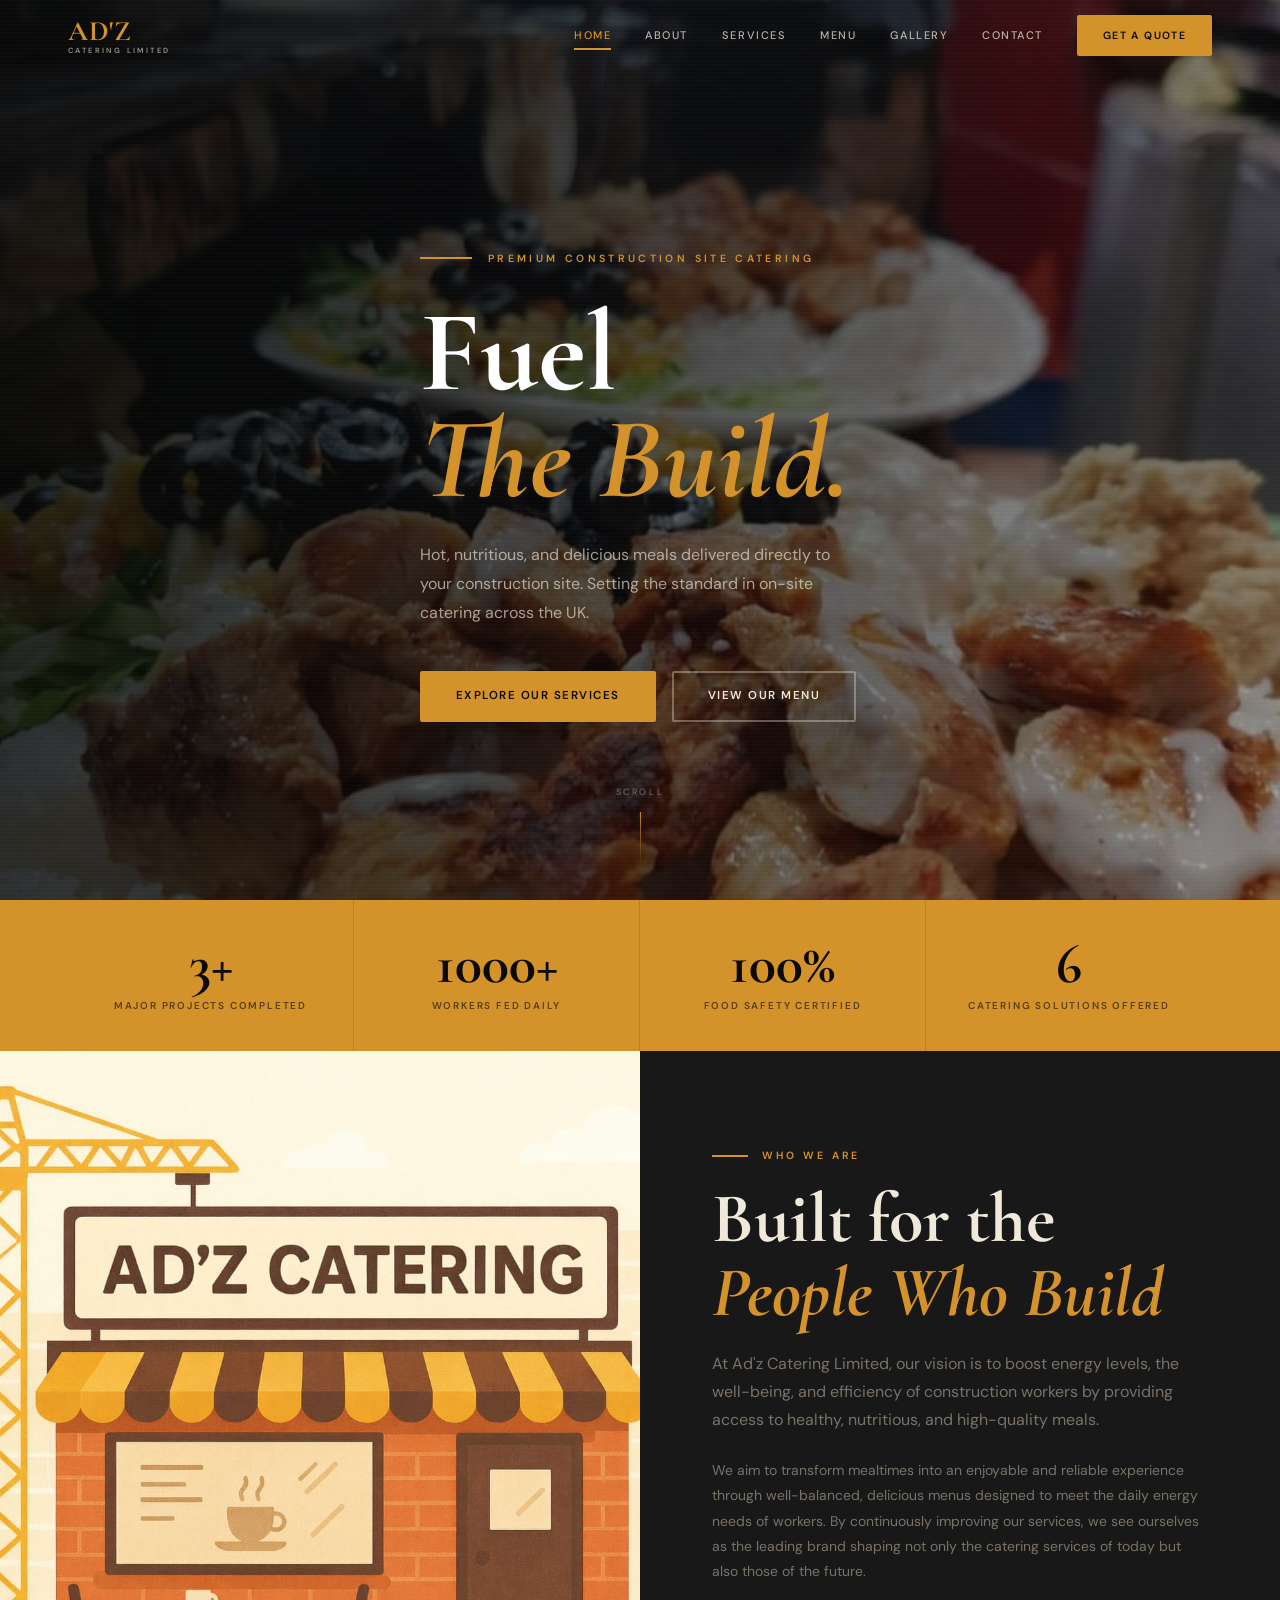
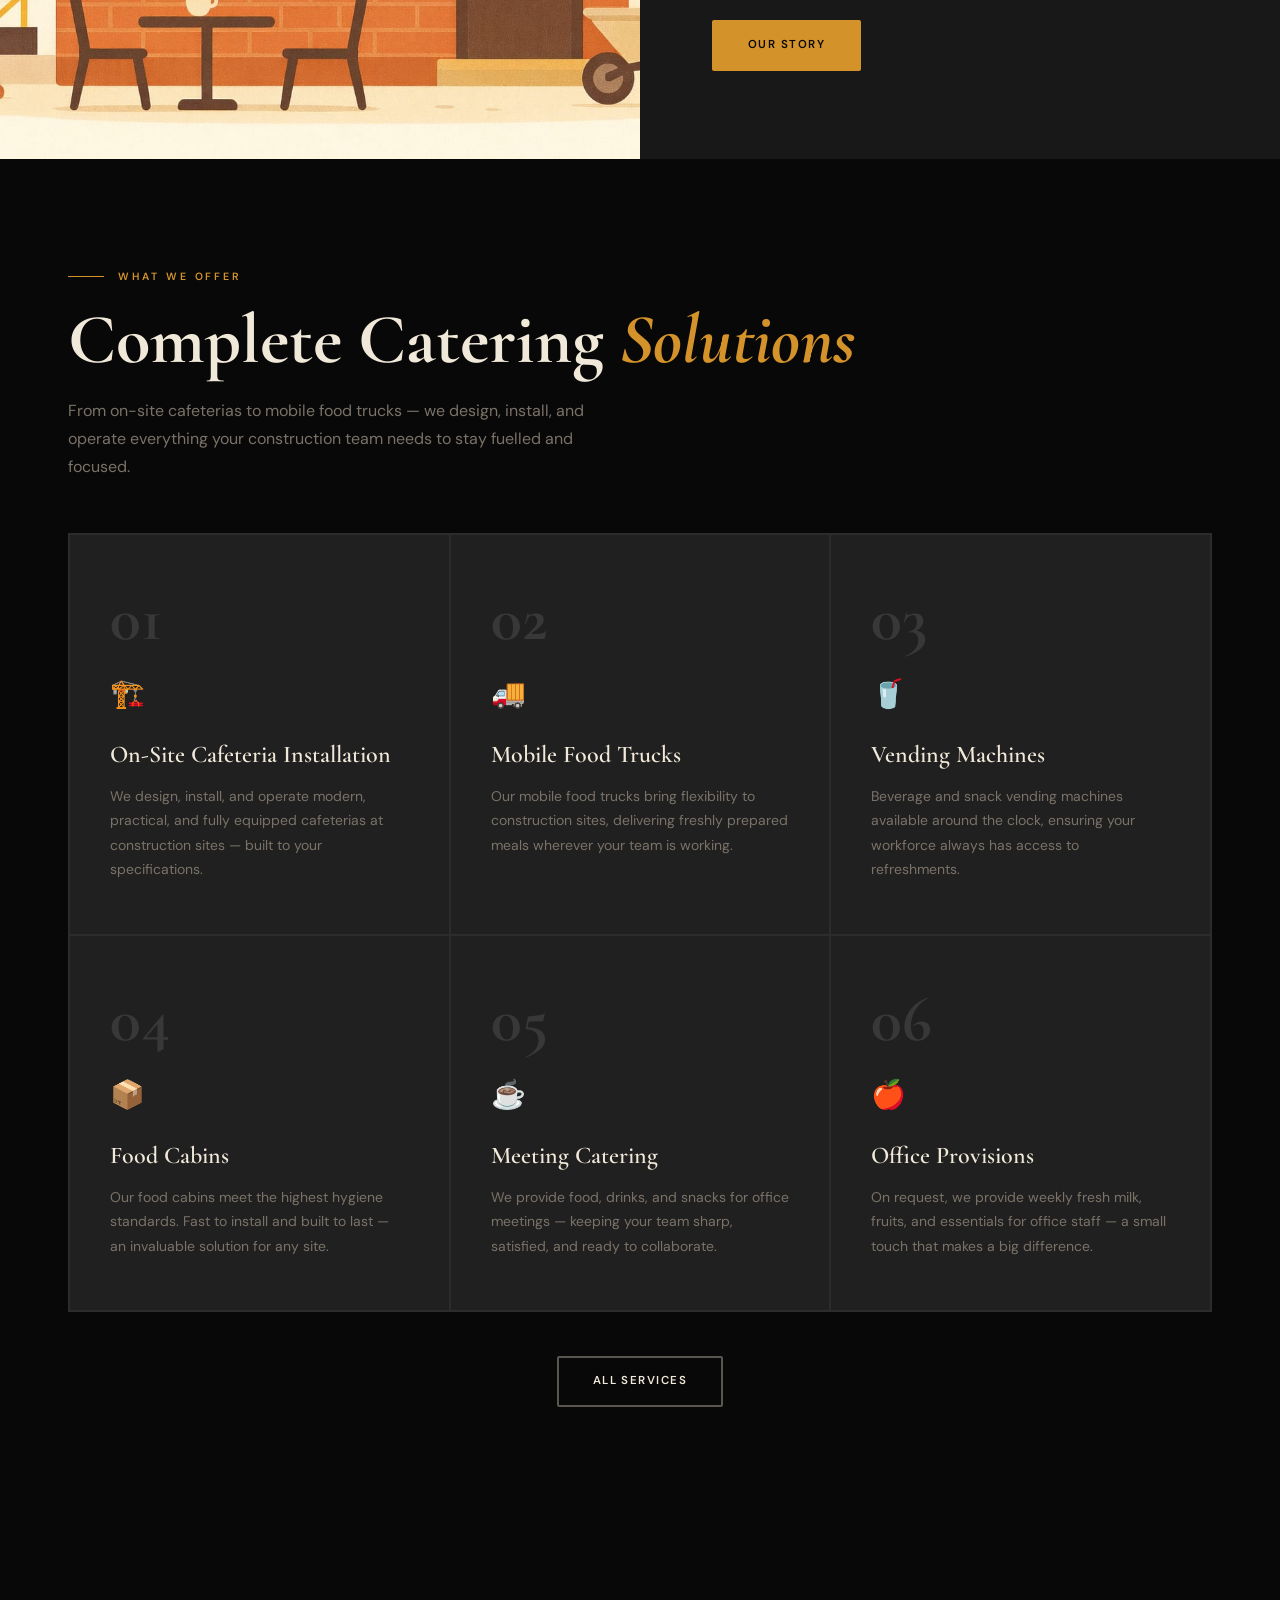
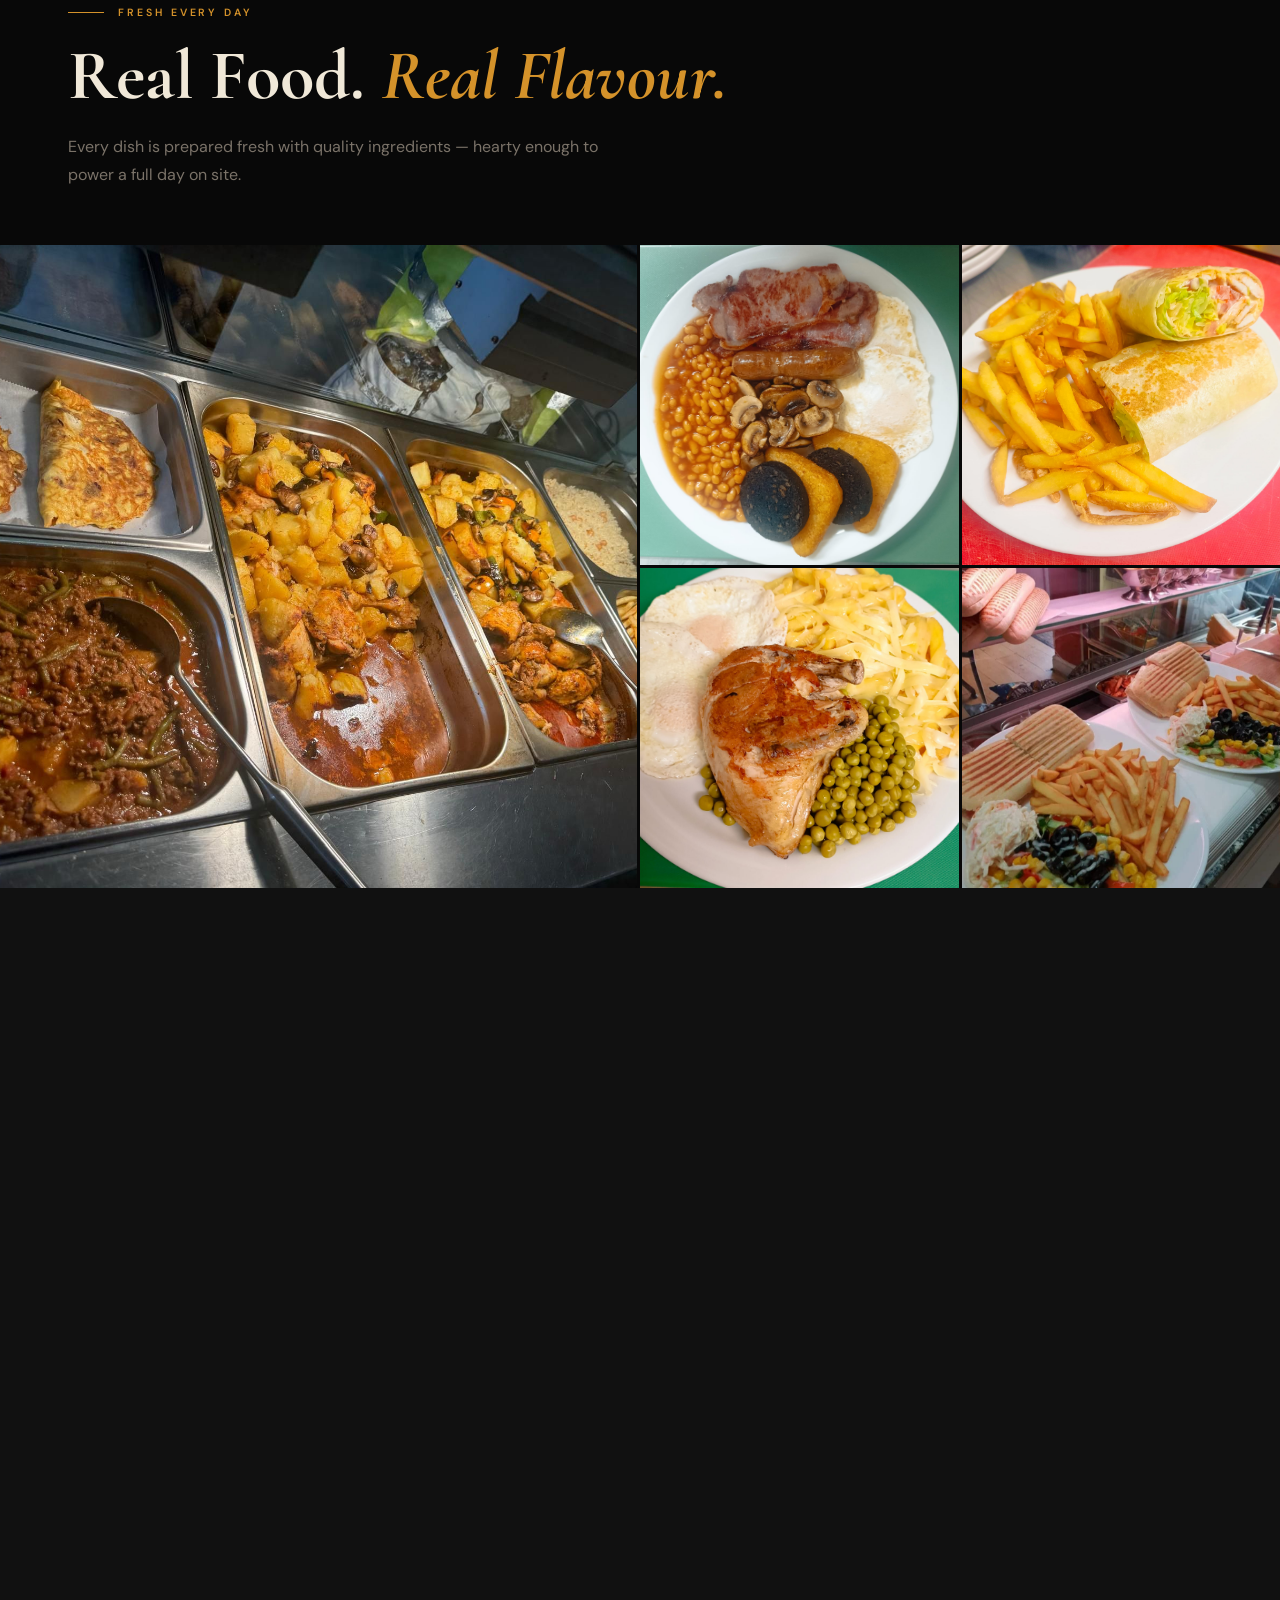
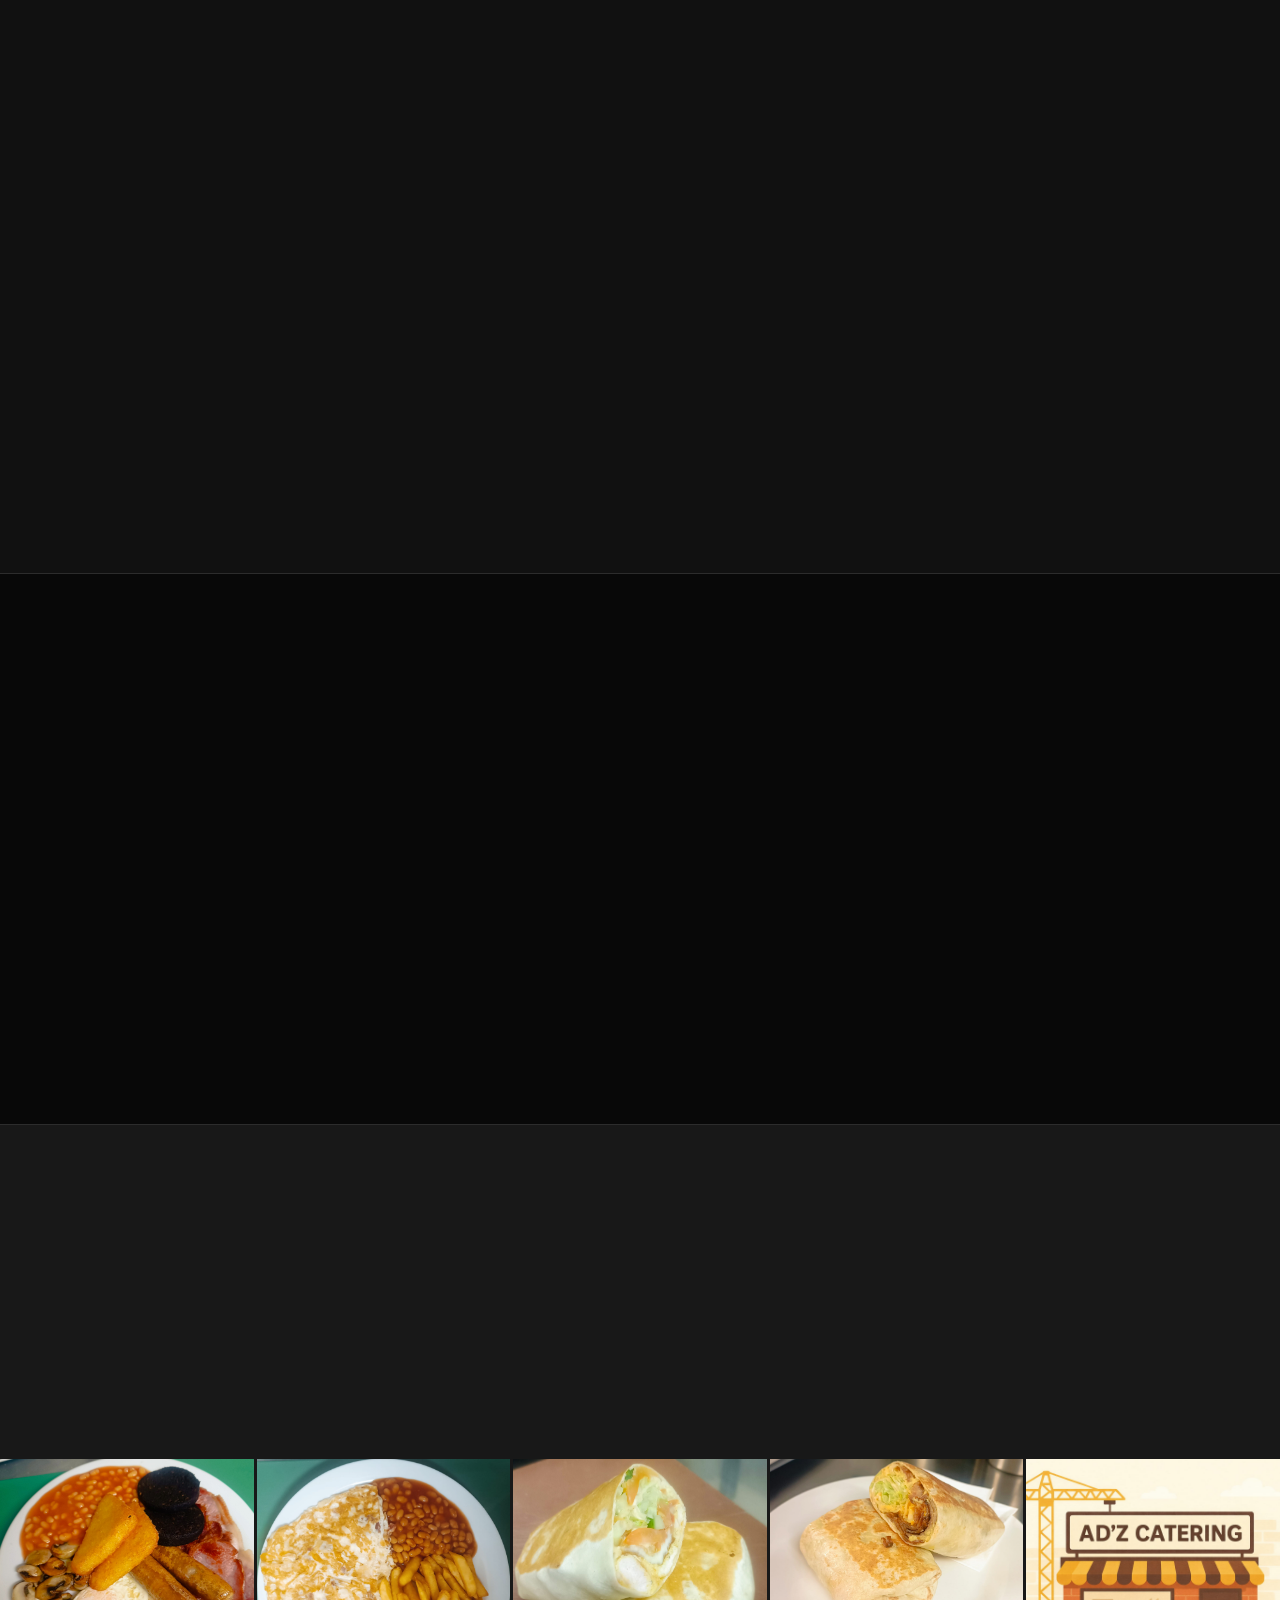
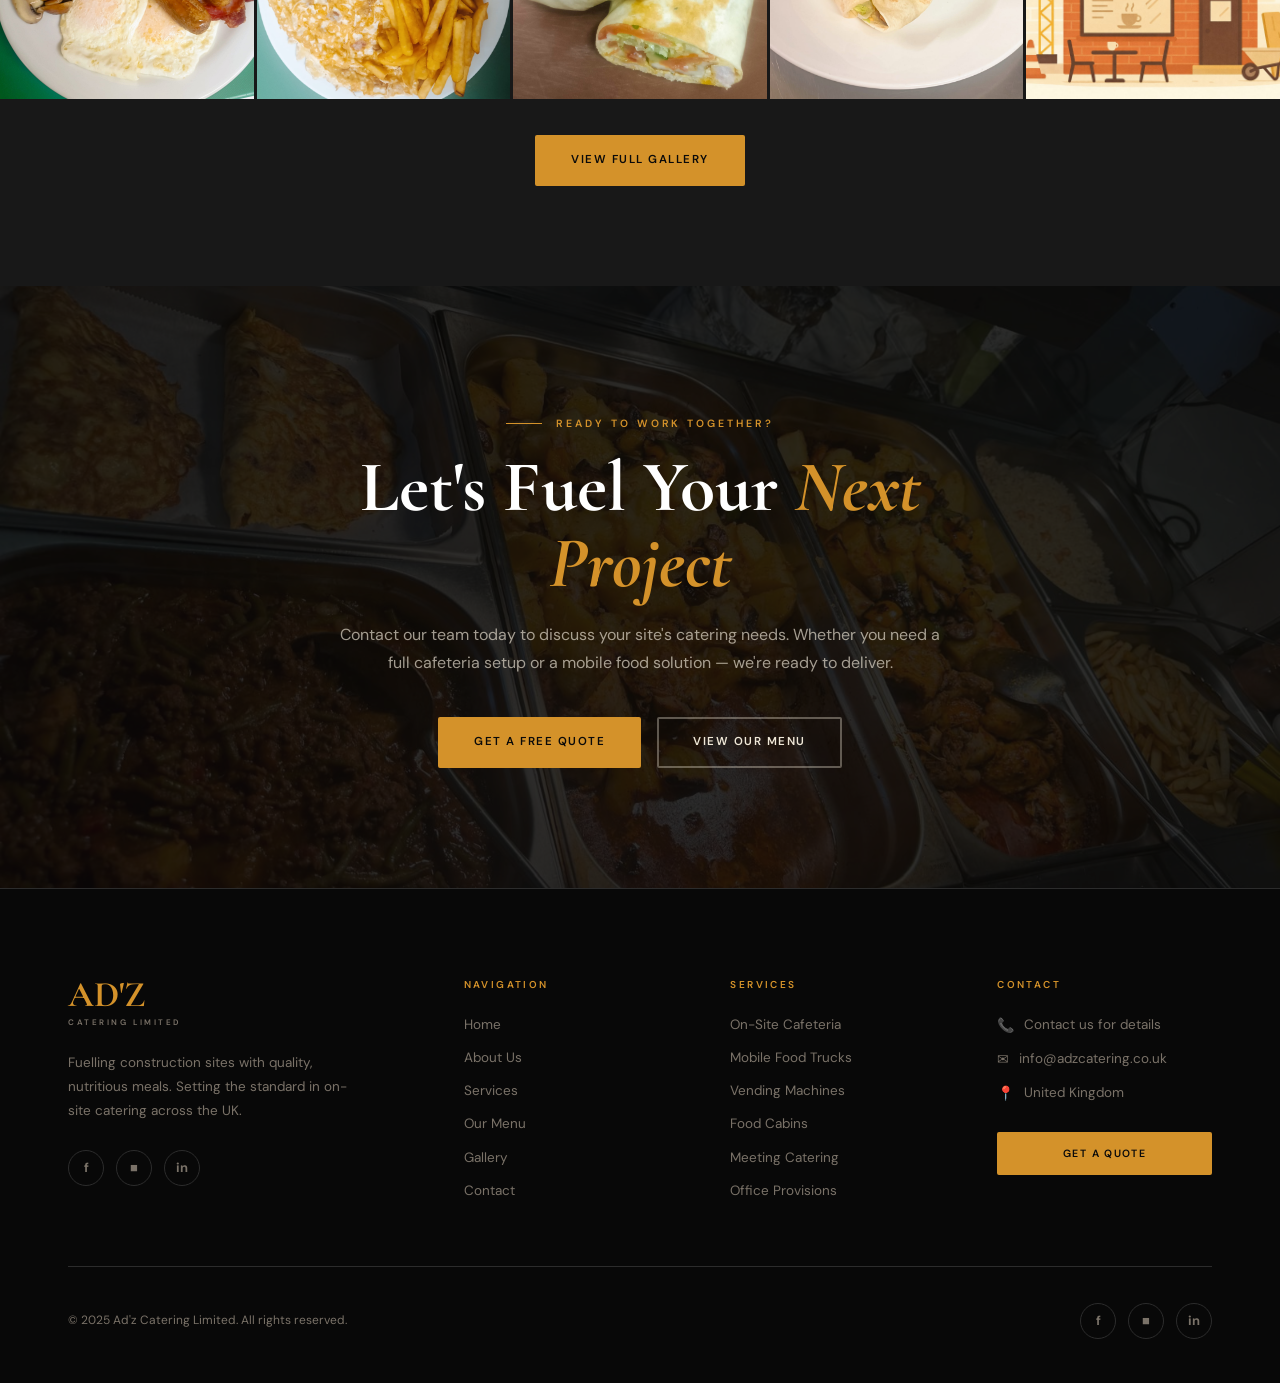
==== index.html @ 1fbdbd25 "Initial launch: Ad'z Catering Limited website Full 6-page static website: - index.html: Home with he" ====
<!DOCTYPE html>
<html lang="en">
<head>
  <meta charset="UTF-8">
  <meta name="viewport" content="width=device-width, initial-scale=1.0">
  <meta name="description" content="Ad'z Catering Limited — Premium on-site catering for construction sites across the UK. Mobile food trucks, cafeteria installation, and nutritious meals built for the build.">
  <meta name="keywords" content="construction site catering, on-site catering UK, mobile food truck, cafeteria installation, site canteen">
  <title>Ad'z Catering Limited — Fuelling Construction Sites Across the UK</title>
  <link rel="stylesheet" href="assets/css/style.css">
  <style>
    /* Home-only extras */
    .about-home { background: var(--surface); }
    .food-section { background: var(--black); padding: 0; }
    .food-section__header { padding: 88px 28px 56px; max-width: var(--max-width); margin: 0 auto; }
    .why-grid {
      display: grid;
      grid-template-columns: repeat(2, 1fr);
      gap: 2px;
      background: var(--border);
      margin-top: 56px;
    }
    .why-item {
      background: var(--card);
      padding: 40px 36px;
      transition: background 0.3s;
    }
    .why-item:hover { background: var(--card-hover); }
    .why-item__num {
      font-family: var(--font-display);
      font-size: 64px;
      font-weight: 700;
      color: var(--amber);
      opacity: 0.25;
      line-height: 1;
      margin-bottom: 16px;
    }
    .why-item__title {
      font-family: var(--font-display);
      font-size: 24px;
      font-weight: 600;
      color: var(--cream);
      margin-bottom: 12px;
    }
    .why-item__text {
      font-size: 14px;
      color: var(--muted);
      line-height: 1.75;
    }
    .logo-showcase {
      background: var(--surface);
      padding: 64px 0;
      text-align: center;
      border-top: 1px solid var(--border);
      border-bottom: 1px solid var(--border);
    }
    .logo-showcase__label {
      font-size: 10px;
      font-weight: 600;
      letter-spacing: 0.3em;
      text-transform: uppercase;
      color: var(--muted);
      margin-bottom: 32px;
    }
    .logo-showcase__img {
      width: 280px;
      margin: 0 auto;
      border-radius: 8px;
      opacity: 0.9;
      transition: opacity 0.3s;
    }
    .logo-showcase__img:hover { opacity: 1; }
  </style>
</head>
<body>

  <!-- NAVIGATION -->
  <nav class="nav" role="navigation" aria-label="Main navigation">
    <div class="nav__inner">
      <a href="index.html" class="nav__logo" aria-label="Ad'z Catering Limited Home">
        <span class="nav__logo-main">AD'Z</span>
        <span class="nav__logo-sub">Catering Limited</span>
      </a>
      <div class="nav__links" role="menubar">
        <a href="index.html"    class="nav__link" role="menuitem">Home</a>
        <a href="about.html"    class="nav__link" role="menuitem">About</a>
        <a href="services.html" class="nav__link" role="menuitem">Services</a>
        <a href="menu.html"     class="nav__link" role="menuitem">Menu</a>
        <a href="gallery.html"  class="nav__link" role="menuitem">Gallery</a>
        <a href="contact.html"  class="nav__link" role="menuitem">Contact</a>
        <a href="contact.html"  class="btn btn-primary nav__cta">Get a Quote</a>
      </div>
      <button class="nav__toggle" aria-label="Toggle navigation menu" aria-expanded="false">
        <span></span><span></span><span></span>
      </button>
    </div>
  </nav>

  <!-- HERO -->
  <section class="hero" aria-label="Hero banner">
    <div class="hero__bg" style="background-image:url('assets/images/img35.jpg');" role="img" aria-label="Freshly prepared grilled chicken with rice"></div>
    <div class="hero__overlay"></div>
    <div class="hero__texture"></div>
    <div class="hero__content">
      <div class="hero__eyebrow">Premium Construction Site Catering</div>
      <h1 class="hero__title">
        Fuel<br>
        <em>The Build.</em>
      </h1>
      <p class="hero__sub">Hot, nutritious, and delicious meals delivered directly to your construction site. Setting the standard in on-site catering across the UK.</p>
      <div class="hero__actions">
        <a href="services.html" class="btn btn-primary">Explore Our Services</a>
        <a href="menu.html"     class="btn btn-outline">View Our Menu</a>
      </div>
    </div>
    <div class="hero__scroll" aria-hidden="true">
      <span class="hero__scroll-label">Scroll</span>
      <div class="scroll-line"></div>
    </div>
  </section>

  <!-- STATS STRIP -->
  <div class="stats-strip" role="region" aria-label="Key statistics">
    <div class="stats-strip__inner container">
      <div class="stat-item">
        <span class="stat-number" data-target="3" data-suffix="+">0+</span>
        <span class="stat-label">Major Projects Completed</span>
      </div>
      <div class="stat-item">
        <span class="stat-number" data-target="1000" data-suffix="+">0+</span>
        <span class="stat-label">Workers Fed Daily</span>
      </div>
      <div class="stat-item">
        <span class="stat-number" data-target="100" data-suffix="%">0%</span>
        <span class="stat-label">Food Safety Certified</span>
      </div>
      <div class="stat-item">
        <span class="stat-number" data-target="6" data-suffix="">0</span>
        <span class="stat-label">Catering Solutions Offered</span>
      </div>
    </div>
  </div>

  <!-- ABOUT INTRO -->
  <section class="split about-home" aria-label="About Ad'z Catering">
    <div class="split__image">
      <img src="assets/images/logo-catering.jpg" alt="Ad'z Catering Limited — Construction site kitchen illustration" loading="lazy">
    </div>
    <div class="split__content">
      <div class="reveal">
        <p class="eyebrow">Who We Are</p>
        <h2 class="display-title">Built for the <em>People Who Build</em></h2>
        <p class="lead" style="margin-bottom:24px;">At Ad'z Catering Limited, our vision is to boost energy levels, the well-being, and efficiency of construction workers by providing access to healthy, nutritious, and high-quality meals.</p>
        <p style="font-size:14px;color:var(--muted);line-height:1.8;margin-bottom:36px;">We aim to transform mealtimes into an enjoyable and reliable experience through well-balanced, delicious menus designed to meet the daily energy needs of workers. By continuously improving our services, we see ourselves as the leading brand shaping not only the catering services of today but also those of the future.</p>
        <a href="about.html" class="btn btn-primary">Our Story</a>
      </div>
    </div>
  </section>

  <!-- SERVICES OVERVIEW -->
  <section class="section section--darker" aria-label="Our services">
    <div class="container">
      <div class="reveal" style="margin-bottom:52px;">
        <p class="eyebrow">What We Offer</p>
        <h2 class="display-title">Complete Catering <em>Solutions</em></h2>
        <p class="lead">From on-site cafeterias to mobile food trucks — we design, install, and operate everything your construction team needs to stay fuelled and focused.</p>
      </div>
      <div class="services-grid reveal reveal-delay-2">
        <div class="service-card">
          <div class="service-card__num">01</div>
          <span class="service-card__icon">🏗️</span>
          <h3 class="service-card__title">On-Site Cafeteria Installation</h3>
          <p class="service-card__text">We design, install, and operate modern, practical, and fully equipped cafeterias at construction sites — built to your specifications.</p>
        </div>
        <div class="service-card">
          <div class="service-card__num">02</div>
          <span class="service-card__icon">🚚</span>
          <h3 class="service-card__title">Mobile Food Trucks</h3>
          <p class="service-card__text">Our mobile food trucks bring flexibility to construction sites, delivering freshly prepared meals wherever your team is working.</p>
        </div>
        <div class="service-card">
          <div class="service-card__num">03</div>
          <span class="service-card__icon">🥤</span>
          <h3 class="service-card__title">Vending Machines</h3>
          <p class="service-card__text">Beverage and snack vending machines available around the clock, ensuring your workforce always has access to refreshments.</p>
        </div>
        <div class="service-card">
          <div class="service-card__num">04</div>
          <span class="service-card__icon">📦</span>
          <h3 class="service-card__title">Food Cabins</h3>
          <p class="service-card__text">Our food cabins meet the highest hygiene standards. Fast to install and built to last — an invaluable solution for any site.</p>
        </div>
        <div class="service-card">
          <div class="service-card__num">05</div>
          <span class="service-card__icon">☕</span>
          <h3 class="service-card__title">Meeting Catering</h3>
          <p class="service-card__text">We provide food, drinks, and snacks for office meetings — keeping your team sharp, satisfied, and ready to collaborate.</p>
        </div>
        <div class="service-card">
          <div class="service-card__num">06</div>
          <span class="service-card__icon">🍎</span>
          <h3 class="service-card__title">Office Provisions</h3>
          <p class="service-card__text">On request, we provide weekly fresh milk, fruits, and essentials for office staff — a small touch that makes a big difference.</p>
        </div>
      </div>
      <div class="reveal" style="margin-top:44px;text-align:center;">
        <a href="services.html" class="btn btn-outline">All Services</a>
      </div>
    </div>
  </section>

  <!-- FOOD PHOTO GRID -->
  <section class="food-section" aria-label="Our food">
    <div class="food-section__header reveal">
      <p class="eyebrow">Fresh Every Day</p>
      <h2 class="display-title">Real Food. <em>Real Flavour.</em></h2>
      <p class="lead">Every dish is prepared fresh with quality ingredients — hearty enough to power a full day on site.</p>
    </div>
    <div class="food-grid reveal reveal-delay-2">
      <div class="food-grid__item food-grid__item--large">
        <img src="assets/images/img05.jpg" alt="Hot food display counter with freshly prepared dishes" loading="lazy">
      </div>
      <div class="food-grid__item">
        <img src="assets/images/img01.jpg" alt="Full English breakfast with beans, bacon, sausages and egg" loading="lazy">
      </div>
      <div class="food-grid__item">
        <img src="assets/images/img10.jpg" alt="Chicken wrap with fries" loading="lazy">
      </div>
      <div class="food-grid__item">
        <img src="assets/images/img12.jpg" alt="Grilled chicken with peas and fries" loading="lazy">
      </div>
      <div class="food-grid__item">
        <img src="assets/images/img22.jpg" alt="Panini with chips and salad served at the counter" loading="lazy">
      </div>
    </div>
  </section>

  <!-- WHY CHOOSE US -->
  <section class="section" aria-label="Why choose Ad'z Catering">
    <div class="container">
      <div class="reveal">
        <p class="eyebrow">Why Us</p>
        <h2 class="display-title">The Difference <em>You Can Taste</em></h2>
        <p class="lead">Five reasons why construction companies across the UK trust Ad'z Catering Limited with their workforce.</p>
      </div>
      <div class="why-grid reveal reveal-delay-2">
        <div class="why-item">
          <div class="why-item__num">01</div>
          <h3 class="why-item__title">Industry Experience</h3>
          <p class="why-item__text">With years of experience in the construction sector, Ad'z Catering Limited understands the specific needs of construction sites and provides solutions that add value to your operations.</p>
        </div>
        <div class="why-item">
          <div class="why-item__num">02</div>
          <h3 class="why-item__title">Quality &amp; Hygiene Assured</h3>
          <p class="why-item__text">Food safety and hygiene are one of our top priorities. All our meals are prepared in compliance with hygiene standards, ensuring safe, fresh, and healthy dining experiences every day.</p>
        </div>
        <div class="why-item">
          <div class="why-item__num">03</div>
          <h3 class="why-item__title">Solution-Oriented Approach</h3>
          <p class="why-item__text">Whether it's a cafeteria, kitchen, food truck, or container, we provide services tailored to your specific requirements. Our flexible and innovative solutions enhance efficiency and convenience.</p>
        </div>
        <div class="why-item">
          <div class="why-item__num">04</div>
          <h3 class="why-item__title">Efficiency &amp; Time Management</h3>
          <p class="why-item__text">We offer fast and reliable services, minimising disruptions to your workflow. Your employees can make the most of their meal breaks with our streamlined solutions.</p>
        </div>
        <div class="why-item" style="grid-column:span 2;">
          <div class="why-item__num">05</div>
          <h3 class="why-item__title">Employee Satisfaction</h3>
          <p class="why-item__text">Delicious and well-balanced meals improve your employees' morale and motivation, directly contributing to the success of your project. A well-fed team is a high-performing team.</p>
        </div>
      </div>
    </div>
  </section>

  <!-- QUOTE -->
  <div class="quote-section" role="blockquote" aria-label="Company mission statement">
    <div class="container">
      <div class="reveal">
        <span class="quote-mark">"</span>
        <p class="quote-text">We aim to transform mealtimes into an enjoyable and reliable experience — setting a new standard in construction site catering across the United Kingdom.</p>
        <span class="quote-author">Ad'z Catering Limited — Our Vision</span>
      </div>
    </div>
  </div>

  <!-- GALLERY TEASER -->
  <section class="section section--light" aria-label="Gallery preview">
    <div class="container">
      <div class="reveal" style="margin-bottom:40px;">
        <p class="eyebrow">Food Gallery</p>
        <h2 class="display-title">See What's <em>On the Plate</em></h2>
        <p class="lead">A glimpse of the fresh, hearty food we serve every day to workers across UK construction sites.</p>
      </div>
    </div>
    <div style="display:grid;grid-template-columns:repeat(5,1fr);gap:3px;" class="reveal reveal-delay-2">
      <div style="overflow:hidden;height:240px;"><img src="assets/images/img16.jpg" alt="Full English breakfast" style="width:100%;height:100%;object-fit:cover;transition:transform 0.5s;" onmouseover="this.style.transform='scale(1.07)'" onmouseout="this.style.transform='scale(1)'" loading="lazy"></div>
      <div style="overflow:hidden;height:240px;"><img src="assets/images/img03.jpg" alt="Omelette with beans and fries" style="width:100%;height:100%;object-fit:cover;transition:transform 0.5s;" onmouseover="this.style.transform='scale(1.07)'" onmouseout="this.style.transform='scale(1)'" loading="lazy"></div>
      <div style="overflow:hidden;height:240px;"><img src="assets/images/img21.jpg" alt="Chicken wrap" style="width:100%;height:100%;object-fit:cover;transition:transform 0.5s;" onmouseover="this.style.transform='scale(1.07)'" onmouseout="this.style.transform='scale(1)'" loading="lazy"></div>
      <div style="overflow:hidden;height:240px;"><img src="assets/images/img13.jpg" alt="Hearty hot meal" style="width:100%;height:100%;object-fit:cover;transition:transform 0.5s;" onmouseover="this.style.transform='scale(1.07)'" onmouseout="this.style.transform='scale(1)'" loading="lazy"></div>
      <div style="overflow:hidden;height:240px;"><img src="assets/images/img33.jpg" alt="Fresh food at the counter" style="width:100%;height:100%;object-fit:cover;transition:transform 0.5s;" onmouseover="this.style.transform='scale(1.07)'" onmouseout="this.style.transform='scale(1)'" loading="lazy"></div>
    </div>
    <div class="container">
      <div style="margin-top:36px;text-align:center;" class="reveal">
        <a href="gallery.html" class="btn btn-primary">View Full Gallery</a>
      </div>
    </div>
  </section>

  <!-- CTA BANNER -->
  <section class="cta-banner" aria-label="Call to action">
    <div class="cta-banner__bg" style="background-image:url('assets/images/img05.jpg');" role="img" aria-label="Food counter at construction site"></div>
    <div class="cta-banner__overlay"></div>
    <div class="cta-banner__content reveal">
      <p class="eyebrow" style="justify-content:center;">Ready to Work Together?</p>
      <h2 class="cta-banner__title">Let's Fuel Your <em>Next Project</em></h2>
      <p class="cta-banner__text">Contact our team today to discuss your site's catering needs. Whether you need a full cafeteria setup or a mobile food solution — we're ready to deliver.</p>
      <div class="cta-banner__actions">
        <a href="contact.html" class="btn btn-primary">Get a Free Quote</a>
        <a href="menu.html"    class="btn btn-outline">View Our Menu</a>
      </div>
    </div>
  </section>

  <!-- FOOTER -->
  <footer class="footer" role="contentinfo">
    <div class="container">
      <div class="footer__grid">
        <div>
          <div class="footer__logo-main">AD'Z</div>
          <span class="footer__logo-sub">Catering Limited</span>
          <p class="footer__tagline">Fuelling construction sites with quality, nutritious meals. Setting the standard in on-site catering across the UK.</p>
          <div class="footer__socials" aria-label="Social media links">
            <a href="#" class="footer__social-btn" aria-label="Facebook">f</a>
            <a href="#" class="footer__social-btn" aria-label="Instagram">&#9632;</a>
            <a href="#" class="footer__social-btn" aria-label="LinkedIn">in</a>
          </div>
        </div>
        <div>
          <h3 class="footer__col-title">Navigation</h3>
          <div class="footer__links">
            <a href="index.html"    class="footer__link">Home</a>
            <a href="about.html"    class="footer__link">About Us</a>
            <a href="services.html" class="footer__link">Services</a>
            <a href="menu.html"     class="footer__link">Our Menu</a>
            <a href="gallery.html"  class="footer__link">Gallery</a>
            <a href="contact.html"  class="footer__link">Contact</a>
          </div>
        </div>
        <div>
          <h3 class="footer__col-title">Services</h3>
          <div class="footer__links">
            <a href="services.html" class="footer__link">On-Site Cafeteria</a>
            <a href="services.html" class="footer__link">Mobile Food Trucks</a>
            <a href="services.html" class="footer__link">Vending Machines</a>
            <a href="services.html" class="footer__link">Food Cabins</a>
            <a href="services.html" class="footer__link">Meeting Catering</a>
            <a href="services.html" class="footer__link">Office Provisions</a>
          </div>
        </div>
        <div>
          <h3 class="footer__col-title">Contact</h3>
          <div class="footer__links">
            <span class="footer__link"><span class="footer__link-icon">📞</span> Contact us for details</span>
            <a href="mailto:info@adzcatering.co.uk" class="footer__link"><span class="footer__link-icon">✉</span> info@adzcatering.co.uk</a>
            <span class="footer__link"><span class="footer__link-icon">📍</span> United Kingdom</span>
            <a href="contact.html" class="btn btn-primary" style="margin-top:16px;padding:11px 24px;font-size:10.5px;">Get a Quote</a>
          </div>
        </div>
      </div>
      <div class="footer__bottom">
        <p class="footer__copy">&copy; 2025 Ad'z Catering Limited. All rights reserved.</p>
        <div class="footer__socials">
          <a href="#" class="footer__social-btn" aria-label="Facebook">f</a>
          <a href="#" class="footer__social-btn" aria-label="Instagram">&#9632;</a>
          <a href="#" class="footer__social-btn" aria-label="LinkedIn">in</a>
        </div>
      </div>
    </div>
  </footer>

  <script src="assets/js/main.js"></script>
</body>
</html>
---- assets/css/style.css ----
/* ============================================================
   AD'Z CATERING LIMITED — Main Stylesheet
   Design: Refined Industrial Kitchen
   ============================================================ */

@import url('https://fonts.googleapis.com/css2?family=Cormorant+Garamond:ital,wght@0,400;0,600;0,700;1,400;1,600;1,700&family=DM+Sans:opsz,wght@9..40,300;9..40,400;9..40,500;9..40,600&display=swap');

/* ===== CUSTOM PROPERTIES ===== */
:root {
  --black:        #080808;
  --dark:         #111111;
  --surface:      #181818;
  --card:         #202020;
  --card-hover:   #272727;
  --border:       #2C2C2C;
  --border-light: #383838;

  --amber:        #D4922A;
  --amber-light:  #E8AA47;
  --amber-dim:    rgba(212, 146, 42, 0.12);
  --amber-mid:    rgba(212, 146, 42, 0.25);

  --cream:        #F0E8D8;
  --cream-dim:    rgba(240, 232, 216, 0.65);
  --muted:        #7A7268;
  --white:        #FFFFFF;

  --font-display: 'Cormorant Garamond', Georgia, 'Times New Roman', serif;
  --font-body:    'DM Sans', -apple-system, BlinkMacSystemFont, sans-serif;

  --nav-height:   72px;
  --max-width:    1200px;
  --ease:         cubic-bezier(0.4, 0, 0.2, 1);
  --ease-bounce:  cubic-bezier(0.34, 1.56, 0.64, 1);
}

/* ===== RESET ===== */
*, *::before, *::after { box-sizing: border-box; margin: 0; padding: 0; }
html { scroll-behavior: smooth; -webkit-text-size-adjust: 100%; }
body {
  font-family: var(--font-body);
  font-size: 16px;
  line-height: 1.65;
  background: var(--dark);
  color: var(--cream);
  overflow-x: hidden;
}
img { display: block; max-width: 100%; height: auto; }
a { color: inherit; text-decoration: none; }
button { font-family: var(--font-body); cursor: pointer; }
ul, ol { list-style: none; }
input, textarea, select {
  font-family: var(--font-body);
  appearance: none;
  -webkit-appearance: none;
}

/* ===== LAYOUT UTILITIES ===== */
.container {
  max-width: var(--max-width);
  margin: 0 auto;
  padding: 0 28px;
}

.section { padding: 100px 0; }
.section--light { background: var(--surface); }
.section--darker { background: var(--black); }

/* ===== TYPOGRAPHY ===== */
.eyebrow {
  display: inline-flex;
  align-items: center;
  gap: 14px;
  font-size: 10.5px;
  font-weight: 600;
  letter-spacing: 0.28em;
  text-transform: uppercase;
  color: var(--amber);
  margin-bottom: 18px;
}
.eyebrow::before {
  content: '';
  width: 36px;
  height: 1.5px;
  background: var(--amber);
  flex-shrink: 0;
}

.display-title {
  font-family: var(--font-display);
  font-size: clamp(38px, 5.5vw, 72px);
  font-weight: 700;
  line-height: 1.05;
  color: var(--cream);
  margin-bottom: 20px;
}
.display-title em { font-style: italic; color: var(--amber); }

.display-title.on-light { color: #1A1A1A; }
.display-title.on-light em { color: var(--amber); }

.lead {
  font-size: 16px;
  color: var(--muted);
  line-height: 1.75;
  max-width: 560px;
}
.lead.on-light { color: #555; }

/* ===== BUTTONS ===== */
.btn {
  display: inline-flex;
  align-items: center;
  justify-content: center;
  gap: 10px;
  padding: 14px 34px;
  font-size: 11.5px;
  font-weight: 600;
  letter-spacing: 0.13em;
  text-transform: uppercase;
  border-radius: 2px;
  border: 2px solid transparent;
  transition: all 0.3s var(--ease);
  white-space: nowrap;
}
.btn-primary {
  background: var(--amber);
  color: #0A0A0A;
  border-color: var(--amber);
}
.btn-primary:hover {
  background: var(--amber-light);
  border-color: var(--amber-light);
  transform: translateY(-2px);
  box-shadow: 0 10px 28px rgba(212, 146, 42, 0.38);
}
.btn-outline {
  background: transparent;
  color: var(--cream);
  border-color: rgba(240, 232, 216, 0.35);
}
.btn-outline:hover {
  border-color: var(--amber);
  color: var(--amber);
  transform: translateY(-2px);
}
.btn-dark {
  background: #1A1A1A;
  color: var(--cream);
  border-color: var(--border);
}
.btn-dark:hover {
  border-color: var(--amber);
  color: var(--amber);
}

/* ============================================================
   NAVIGATION
   ============================================================ */
.nav {
  position: fixed;
  top: 0; left: 0; right: 0;
  height: var(--nav-height);
  z-index: 1000;
  display: flex;
  align-items: center;
  transition: background 0.4s var(--ease), border-color 0.4s, backdrop-filter 0.4s;
  border-bottom: 1px solid transparent;
}
.nav.scrolled {
  background: rgba(8, 8, 8, 0.96);
  backdrop-filter: blur(24px);
  -webkit-backdrop-filter: blur(24px);
  border-color: var(--border);
}
.nav__inner {
  display: flex;
  align-items: center;
  justify-content: space-between;
  width: 100%;
  max-width: var(--max-width);
  margin: 0 auto;
  padding: 0 28px;
}
.nav__logo {
  display: flex;
  flex-direction: column;
  line-height: 1;
  gap: 2px;
}
.nav__logo-main {
  font-family: var(--font-display);
  font-size: 28px;
  font-weight: 700;
  color: var(--amber);
  letter-spacing: 0.02em;
}
.nav__logo-sub {
  font-size: 7.5px;
  font-weight: 600;
  letter-spacing: 0.32em;
  text-transform: uppercase;
  color: var(--cream);
  opacity: 0.6;
}
.nav__links {
  display: flex;
  align-items: center;
  gap: 34px;
}
.nav__link {
  position: relative;
  font-size: 11px;
  font-weight: 500;
  letter-spacing: 0.14em;
  text-transform: uppercase;
  color: var(--cream);
  opacity: 0.75;
  transition: opacity 0.2s, color 0.2s;
}
.nav__link::after {
  content: '';
  position: absolute;
  bottom: -5px;
  left: 0;
  width: 0;
  height: 1.5px;
  background: var(--amber);
  transition: width 0.3s var(--ease);
}
.nav__link:hover, .nav__link.active {
  opacity: 1;
  color: var(--amber);
}
.nav__link:hover::after, .nav__link.active::after { width: 100%; }
.nav__cta { padding: 10px 24px; font-size: 10.5px; }

.nav__toggle {
  display: none;
  flex-direction: column;
  gap: 5px;
  background: none;
  border: none;
  padding: 6px;
}
.nav__toggle span {
  display: block;
  width: 22px;
  height: 1.5px;
  background: var(--cream);
  transition: all 0.3s var(--ease);
  transform-origin: center;
}
.nav__toggle.open span:nth-child(1) { transform: rotate(45deg) translate(4.5px, 4.5px); }
.nav__toggle.open span:nth-child(2) { opacity: 0; transform: scaleX(0); }
.nav__toggle.open span:nth-child(3) { transform: rotate(-45deg) translate(4.5px, -4.5px); }

/* ============================================================
   HERO — HOME
   ============================================================ */
.hero {
  position: relative;
  height: 100vh;
  min-height: 640px;
  display: flex;
  align-items: center;
  overflow: hidden;
}
.hero__bg {
  position: absolute;
  inset: 0;
  background-size: cover;
  background-position: center 40%;
  animation: heroZoom 12s ease-out forwards;
}
@keyframes heroZoom {
  from { transform: scale(1.08); }
  to   { transform: scale(1); }
}
.hero__overlay {
  position: absolute;
  inset: 0;
  background: linear-gradient(
    120deg,
    rgba(8,8,8,0.92) 0%,
    rgba(8,8,8,0.72) 45%,
    rgba(8,8,8,0.35) 100%
  );
}
.hero__texture {
  position: absolute;
  inset: 0;
  background-image:
    repeating-linear-gradient(
      0deg,
      transparent,
      transparent 2px,
      rgba(255,255,255,0.012) 2px,
      rgba(255,255,255,0.012) 4px
    );
  pointer-events: none;
}
.hero__content {
  position: relative;
  z-index: 2;
  max-width: var(--max-width);
  margin: 0 auto;
  padding: 0 28px;
  padding-top: var(--nav-height);
}
.hero__eyebrow {
  display: flex;
  align-items: center;
  gap: 16px;
  font-size: 10.5px;
  font-weight: 600;
  letter-spacing: 0.32em;
  text-transform: uppercase;
  color: var(--amber);
  margin-bottom: 32px;
  opacity: 0;
  animation: fadeUp 0.9s var(--ease) 0.3s forwards;
}
.hero__eyebrow::before {
  content: '';
  width: 52px;
  height: 1.5px;
  background: var(--amber);
}
.hero__title {
  font-family: var(--font-display);
  font-size: clamp(58px, 9vw, 118px);
  font-weight: 700;
  line-height: 0.93;
  color: var(--white);
  margin-bottom: 28px;
  opacity: 0;
  animation: fadeUp 0.9s var(--ease) 0.5s forwards;
}
.hero__title em {
  font-style: italic;
  color: var(--amber);
  display: block;
}
.hero__sub {
  font-size: 16px;
  color: var(--cream-dim);
  max-width: 440px;
  line-height: 1.8;
  margin-bottom: 44px;
  opacity: 0;
  animation: fadeUp 0.9s var(--ease) 0.7s forwards;
}
.hero__actions {
  display: flex;
  gap: 16px;
  flex-wrap: wrap;
  opacity: 0;
  animation: fadeUp 0.9s var(--ease) 0.9s forwards;
}
.hero__scroll {
  position: absolute;
  bottom: 36px;
  left: 50%;
  transform: translateX(-50%);
  z-index: 2;
  display: flex;
  flex-direction: column;
  align-items: center;
  gap: 12px;
  opacity: 0;
  animation: fadeIn 1s var(--ease) 1.6s forwards;
}
.hero__scroll-label {
  font-size: 9px;
  letter-spacing: 0.28em;
  text-transform: uppercase;
  color: var(--muted);
}
.scroll-line {
  width: 1px;
  height: 52px;
  background: linear-gradient(to bottom, var(--amber) 0%, transparent 100%);
  animation: scrollPulse 2s ease-in-out infinite;
}
@keyframes scrollPulse {
  0%   { transform: scaleY(0); transform-origin: top; opacity: 1; }
  50%  { transform: scaleY(1); transform-origin: top; opacity: 1; }
  100% { transform: scaleY(1); transform-origin: top; opacity: 0; }
}

/* ============================================================
   PAGE HERO — INNER PAGES
   ============================================================ */
.page-hero {
  position: relative;
  height: 440px;
  display: flex;
  align-items: flex-end;
  padding-bottom: 72px;
  overflow: hidden;
  margin-top: var(--nav-height);
}
.page-hero__bg {
  position: absolute;
  inset: 0;
  background-size: cover;
  background-position: center;
  transition: transform 0.1s;
}
.page-hero__overlay {
  position: absolute;
  inset: 0;
  background: linear-gradient(
    to top,
    rgba(8,8,8,0.95) 0%,
    rgba(8,8,8,0.55) 55%,
    rgba(8,8,8,0.2) 100%
  );
}
.page-hero__content {
  position: relative;
  z-index: 2;
  width: 100%;
  max-width: var(--max-width);
  margin: 0 auto;
  padding: 0 28px;
}
.page-hero__label {
  font-size: 10px;
  font-weight: 600;
  letter-spacing: 0.3em;
  text-transform: uppercase;
  color: var(--amber);
  margin-bottom: 10px;
}
.page-hero__title {
  font-family: var(--font-display);
  font-size: clamp(44px, 7vw, 80px);
  font-weight: 700;
  color: var(--white);
  line-height: 1.0;
}
.page-hero__title em { color: var(--amber); font-style: italic; }

/* ============================================================
   STATS STRIP
   ============================================================ */
.stats-strip { background: var(--amber); }
.stats-strip__inner {
  display: grid;
  grid-template-columns: repeat(4, 1fr);
}
.stat-item {
  padding: 36px 28px;
  text-align: center;
  border-right: 1px solid rgba(0,0,0,0.12);
  transition: background 0.2s;
}
.stat-item:last-child { border-right: none; }
.stat-item:hover { background: rgba(0,0,0,0.06); }
.stat-number {
  font-family: var(--font-display);
  font-size: 56px;
  font-weight: 700;
  color: #0A0A0A;
  line-height: 1;
  display: block;
}
.stat-label {
  font-size: 10px;
  font-weight: 600;
  letter-spacing: 0.18em;
  text-transform: uppercase;
  color: rgba(8,8,8,0.6);
  margin-top: 6px;
  display: block;
}

/* ============================================================
   SERVICE CARDS
   ============================================================ */
.services-grid {
  display: grid;
  grid-template-columns: repeat(3, 1fr);
  gap: 2px;
  background: var(--border);
  border: 2px solid var(--border);
}
.service-card {
  position: relative;
  background: var(--card);
  padding: 52px 40px;
  overflow: hidden;
  transition: background 0.35s var(--ease);
}
.service-card::after {
  content: '';
  position: absolute;
  top: 0; left: 0; right: 0;
  height: 3px;
  background: var(--amber);
  transform: scaleX(0);
  transform-origin: left;
  transition: transform 0.4s var(--ease);
}
.service-card:hover { background: var(--card-hover); }
.service-card:hover::after { transform: scaleX(1); }

.service-card__num {
  font-family: var(--font-display);
  font-size: 64px;
  font-weight: 700;
  color: var(--border-light);
  line-height: 1;
  margin-bottom: 20px;
  transition: color 0.3s;
}
.service-card:hover .service-card__num { color: var(--amber-dim); }

.service-card__icon {
  font-size: 28px;
  margin-bottom: 24px;
  display: block;
}
.service-card__title {
  font-family: var(--font-display);
  font-size: 24px;
  font-weight: 600;
  color: var(--cream);
  margin-bottom: 14px;
  line-height: 1.2;
}
.service-card__text {
  font-size: 14px;
  color: var(--muted);
  line-height: 1.75;
}

/* ============================================================
   SPLIT LAYOUT
   ============================================================ */
.split {
  display: grid;
  grid-template-columns: 1fr 1fr;
  min-height: 600px;
}
.split__image {
  position: relative;
  overflow: hidden;
  background: var(--card);
}
.split__image img {
  width: 100%;
  height: 100%;
  object-fit: cover;
  transition: transform 0.7s var(--ease);
}
.split__image:hover img { transform: scale(1.04); }
.split__content {
  padding: 88px 72px;
  display: flex;
  flex-direction: column;
  justify-content: center;
  background: var(--surface);
}
.split.reverse .split__image { order: 2; }
.split.reverse .split__content { order: 1; background: var(--dark); }

/* ============================================================
   FOOD PHOTO GRID
   ============================================================ */
.food-grid {
  display: grid;
  grid-template-columns: 2fr 1fr 1fr;
  grid-template-rows: 320px 320px;
  gap: 3px;
}
.food-grid__item {
  overflow: hidden;
  cursor: pointer;
  position: relative;
}
.food-grid__item::after {
  content: '';
  position: absolute;
  inset: 0;
  background: rgba(212,146,42,0);
  transition: background 0.4s;
}
.food-grid__item:hover::after { background: rgba(212,146,42,0.1); }
.food-grid__item img {
  width: 100%; height: 100%;
  object-fit: cover;
  transition: transform 0.6s var(--ease);
}
.food-grid__item:hover img { transform: scale(1.06); }
.food-grid__item--large { grid-row: span 2; }

/* ============================================================
   PROJECTS
   ============================================================ */
.projects-grid {
  display: grid;
  grid-template-columns: repeat(3, 1fr);
  gap: 20px;
}
.project-card {
  background: var(--card);
  border-radius: 3px;
  overflow: hidden;
  border: 1px solid var(--border);
  transition: border-color 0.3s, transform 0.3s, box-shadow 0.3s;
}
.project-card:hover {
  border-color: var(--amber);
  transform: translateY(-5px);
  box-shadow: 0 20px 48px rgba(0,0,0,0.5);
}
.project-card__top {
  background: var(--amber);
  padding: 28px 32px;
  display: flex;
  align-items: flex-end;
  justify-content: space-between;
}
.project-card__num {
  font-family: var(--font-display);
  font-size: 64px;
  font-weight: 700;
  color: rgba(8,8,8,0.18);
  line-height: 1;
}
.project-card__status {
  font-size: 9px;
  font-weight: 600;
  letter-spacing: 0.2em;
  text-transform: uppercase;
  color: rgba(8,8,8,0.7);
  background: rgba(8,8,8,0.12);
  padding: 5px 12px;
  border-radius: 2px;
}
.project-card__body { padding: 28px 32px; }
.project-card__title {
  font-family: var(--font-display);
  font-size: 22px;
  font-weight: 600;
  color: var(--cream);
  margin-bottom: 10px;
  text-transform: capitalize;
}
.project-card__partner {
  font-size: 10.5px;
  font-weight: 600;
  letter-spacing: 0.12em;
  text-transform: uppercase;
  color: var(--amber);
  margin-bottom: 14px;
}
.project-card__text {
  font-size: 13.5px;
  color: var(--muted);
  line-height: 1.7;
}

/* ============================================================
   VALUES GRID
   ============================================================ */
.values-grid {
  display: grid;
  grid-template-columns: repeat(5, 1fr);
  gap: 2px;
  background: var(--border);
  margin-top: 56px;
}
.value-item {
  background: var(--card);
  padding: 44px 28px;
  transition: background 0.3s;
}
.value-item:hover { background: var(--card-hover); }
.value-item__num {
  font-family: var(--font-display);
  font-size: 52px;
  font-weight: 700;
  color: var(--amber);
  opacity: 0.35;
  line-height: 1;
  margin-bottom: 20px;
}
.value-item__title {
  font-size: 12px;
  font-weight: 600;
  letter-spacing: 0.08em;
  text-transform: uppercase;
  color: var(--cream);
  margin-bottom: 12px;
}
.value-item__text {
  font-size: 13px;
  color: var(--muted);
  line-height: 1.7;
}

/* ============================================================
   CTA BANNER
   ============================================================ */
.cta-banner {
  position: relative;
  padding: 120px 0;
  overflow: hidden;
  text-align: center;
}
.cta-banner__bg {
  position: absolute;
  inset: 0;
  background-size: cover;
  background-position: center;
}
.cta-banner__overlay {
  position: absolute;
  inset: 0;
  background: rgba(8,8,8,0.85);
}
.cta-banner__content {
  position: relative;
  z-index: 2;
  max-width: 660px;
  margin: 0 auto;
  padding: 0 28px;
}
.cta-banner__title {
  font-family: var(--font-display);
  font-size: clamp(40px, 6vw, 72px);
  font-weight: 700;
  color: var(--white);
  margin-bottom: 20px;
  line-height: 1.05;
}
.cta-banner__title em { color: var(--amber); font-style: italic; }
.cta-banner__text {
  font-size: 16px;
  color: var(--cream-dim);
  margin-bottom: 40px;
  line-height: 1.75;
}
.cta-banner__actions {
  display: flex;
  gap: 16px;
  justify-content: center;
  flex-wrap: wrap;
}

/* ============================================================
   QUOTE SECTION
   ============================================================ */
.quote-section {
  background: var(--black);
  padding: 100px 0;
  text-align: center;
  border-top: 1px solid var(--border);
  border-bottom: 1px solid var(--border);
}
.quote-mark {
  font-family: var(--font-display);
  font-size: 140px;
  color: var(--amber);
  opacity: 0.22;
  line-height: 0.6;
  margin-bottom: 32px;
  display: block;
}
.quote-text {
  font-family: var(--font-display);
  font-size: clamp(24px, 3.5vw, 40px);
  font-style: italic;
  color: var(--cream);
  max-width: 860px;
  margin: 0 auto 28px;
  line-height: 1.5;
}
.quote-author {
  font-size: 11px;
  font-weight: 600;
  letter-spacing: 0.24em;
  text-transform: uppercase;
  color: var(--amber);
}

/* ============================================================
   MENU BOARD
   ============================================================ */
.menu-board-hero {
  background: #0C0C0C;
  padding: 80px 28px 60px;
  text-align: center;
  border-bottom: 2px solid var(--amber);
  margin-top: var(--nav-height);
}
.menu-board-hero__title {
  font-family: var(--font-display);
  font-size: clamp(72px, 14vw, 140px);
  font-weight: 700;
  color: var(--white);
  line-height: 0.9;
  letter-spacing: -0.02em;
}
.menu-board-hero__sub {
  font-size: 12px;
  font-weight: 500;
  letter-spacing: 0.4em;
  text-transform: uppercase;
  color: var(--amber);
  margin-top: 16px;
}
.menu-board-body {
  background: #0C0C0C;
  padding: 72px 0 100px;
}
.menu-cat {
  background: rgba(255,255,255,0.025);
  border: 1px solid var(--border);
  border-radius: 3px;
  padding: 48px 52px;
  margin-bottom: 28px;
}
.menu-cat__header {
  display: flex;
  align-items: center;
  gap: 18px;
  margin-bottom: 10px;
}
.menu-cat__icon { font-size: 28px; }
.menu-cat__title {
  font-family: var(--font-display);
  font-size: 38px;
  font-weight: 700;
  color: var(--amber);
  line-height: 1;
}
.menu-cat__divider {
  flex: 1;
  height: 1px;
  background: linear-gradient(to right, rgba(212,146,42,0.4), transparent);
}
.menu-cat__desc {
  font-size: 12px;
  font-style: italic;
  color: var(--muted);
  margin-bottom: 32px;
  padding-left: 46px;
}
.menu-items-grid {
  display: grid;
  grid-template-columns: repeat(2, 1fr);
  column-gap: 48px;
}
.menu-item {
  display: flex;
  align-items: baseline;
  gap: 0;
  padding: 13px 0;
  border-bottom: 1px solid var(--border);
}
.menu-item:last-child { border-bottom: none; }
.menu-item__name {
  font-size: 14.5px;
  color: var(--cream);
  flex-shrink: 0;
}
.menu-item__dots {
  flex: 1;
  border-bottom: 1px dotted rgba(122,114,104,0.3);
  margin: 0 12px;
  position: relative;
  top: -5px;
}
.menu-item__tag {
  font-size: 10px;
  font-weight: 600;
  letter-spacing: 0.1em;
  color: var(--muted);
  white-space: nowrap;
}

.menu-drinks-grid {
  display: grid;
  grid-template-columns: repeat(4, 1fr);
  gap: 10px;
  margin-top: 4px;
}
.drink-pill {
  background: var(--border);
  border-radius: 2px;
  padding: 12px 16px;
  font-size: 13.5px;
  color: var(--cream);
  text-align: center;
  border: 1px solid transparent;
  transition: border-color 0.2s, background 0.2s;
}
.drink-pill:hover {
  border-color: var(--amber);
  background: var(--amber-dim);
}

/* ============================================================
   GALLERY
   ============================================================ */
.gallery-filter {
  display: flex;
  gap: 10px;
  flex-wrap: wrap;
  margin-bottom: 32px;
}
.filter-btn {
  padding: 8px 22px;
  font-size: 11px;
  font-weight: 600;
  letter-spacing: 0.1em;
  text-transform: uppercase;
  background: var(--card);
  color: var(--muted);
  border: 1px solid var(--border);
  border-radius: 2px;
  cursor: pointer;
  transition: all 0.2s;
}
.filter-btn.active, .filter-btn:hover {
  background: var(--amber);
  color: #0A0A0A;
  border-color: var(--amber);
}

.gallery-grid {
  display: grid;
  grid-template-columns: repeat(4, 1fr);
  gap: 4px;
}
.gallery-item {
  position: relative;
  aspect-ratio: 1;
  overflow: hidden;
  cursor: pointer;
}
.gallery-item img {
  width: 100%; height: 100%;
  object-fit: cover;
  transition: transform 0.55s var(--ease);
}
.gallery-item__overlay {
  position: absolute;
  inset: 0;
  background: rgba(0,0,0,0);
  display: flex;
  align-items: center;
  justify-content: center;
  transition: background 0.35s;
}
.gallery-item__overlay svg {
  width: 44px; height: 44px;
  color: #fff;
  opacity: 0;
  transform: scale(0.7);
  transition: opacity 0.3s, transform 0.3s;
  filter: drop-shadow(0 2px 8px rgba(0,0,0,0.6));
}
.gallery-item:hover img { transform: scale(1.09); }
.gallery-item:hover .gallery-item__overlay { background: rgba(212,146,42,0.18); }
.gallery-item:hover .gallery-item__overlay svg { opacity: 1; transform: scale(1); }

/* Lightbox */
.lightbox {
  display: none;
  position: fixed;
  inset: 0;
  z-index: 9999;
  background: rgba(0,0,0,0.96);
  align-items: center;
  justify-content: center;
  padding: 24px;
}
.lightbox.open { display: flex; }
.lightbox__img {
  max-width: min(90vw, 900px);
  max-height: 90vh;
  object-fit: contain;
  border-radius: 2px;
  box-shadow: 0 32px 80px rgba(0,0,0,0.8);
}
.lightbox__close {
  position: absolute;
  top: 20px; right: 24px;
  background: none;
  border: 1px solid rgba(255,255,255,0.2);
  border-radius: 50%;
  width: 44px; height: 44px;
  display: flex;
  align-items: center;
  justify-content: center;
  color: var(--cream);
  font-size: 18px;
  cursor: pointer;
  transition: all 0.2s;
}
.lightbox__close:hover { background: var(--amber); border-color: var(--amber); color: #0A0A0A; }
.lightbox__nav {
  position: absolute;
  top: 50%;
  transform: translateY(-50%);
  background: rgba(30,30,30,0.8);
  border: 1px solid var(--border-light);
  border-radius: 50%;
  width: 52px; height: 52px;
  display: flex;
  align-items: center;
  justify-content: center;
  color: var(--cream);
  font-size: 22px;
  cursor: pointer;
  backdrop-filter: blur(8px);
  transition: all 0.2s;
}
.lightbox__nav:hover { background: var(--amber); color: #0A0A0A; border-color: var(--amber); }
.lightbox__prev { left: 20px; }
.lightbox__next { right: 20px; }
.lightbox__counter {
  position: absolute;
  bottom: 20px;
  left: 50%;
  transform: translateX(-50%);
  font-size: 11px;
  letter-spacing: 0.2em;
  color: var(--muted);
}

/* ============================================================
   CONTACT
   ============================================================ */
.contact-grid {
  display: grid;
  grid-template-columns: 1fr 1.6fr;
  gap: 72px;
  align-items: start;
}
.contact-info__item {
  display: flex;
  gap: 20px;
  margin-bottom: 40px;
  align-items: flex-start;
}
.contact-info__icon {
  width: 48px; height: 48px;
  border-radius: 50%;
  background: var(--amber-dim);
  border: 1px solid var(--amber-mid);
  display: flex;
  align-items: center;
  justify-content: center;
  font-size: 20px;
  flex-shrink: 0;
}
.contact-info__label {
  font-size: 10px;
  font-weight: 600;
  letter-spacing: 0.22em;
  text-transform: uppercase;
  color: var(--amber);
  margin-bottom: 6px;
}
.contact-info__value {
  font-size: 15px;
  color: var(--cream);
  line-height: 1.55;
}
.contact-form-wrap {
  background: var(--card);
  padding: 52px;
  border-radius: 3px;
  border: 1px solid var(--border);
}
.contact-form-wrap h3 {
  font-family: var(--font-display);
  font-size: 32px;
  font-weight: 600;
  color: var(--cream);
  margin-bottom: 8px;
}
.contact-form-wrap .form-sub {
  font-size: 14px;
  color: var(--muted);
  margin-bottom: 32px;
}
.form-group { margin-bottom: 20px; }
.form-group label {
  display: block;
  font-size: 10px;
  font-weight: 600;
  letter-spacing: 0.2em;
  text-transform: uppercase;
  color: var(--muted);
  margin-bottom: 8px;
}
.form-group input,
.form-group textarea,
.form-group select {
  width: 100%;
  padding: 14px 18px;
  background: var(--surface);
  border: 1px solid var(--border);
  border-radius: 2px;
  color: var(--cream);
  font-size: 14px;
  transition: border-color 0.25s;
  outline: none;
}
.form-group input::placeholder,
.form-group textarea::placeholder { color: var(--muted); }
.form-group input:focus,
.form-group textarea:focus,
.form-group select:focus { border-color: var(--amber); }
.form-group select { color: var(--cream); background: var(--surface); }
.form-group select option { background: var(--card); }
.form-group textarea { resize: vertical; min-height: 130px; }
.form-row { display: grid; grid-template-columns: 1fr 1fr; gap: 16px; }

.map-container {
  margin-top: 72px;
  border-radius: 3px;
  overflow: hidden;
  border: 1px solid var(--border);
  height: 380px;
}
.map-container iframe { width: 100%; height: 100%; border: none; display: block; }

/* ============================================================
   HEALTH & SAFETY SECTION
   ============================================================ */
.hs-section {
  background: var(--amber);
  padding: 88px 0;
}
.hs-section .display-title { color: #0A0A0A; }
.hs-section .lead { color: rgba(8,8,8,0.65); max-width: 520px; }
.hs-grid {
  display: grid;
  grid-template-columns: repeat(3, 1fr);
  gap: 20px;
  margin-top: 56px;
}
.hs-card {
  background: rgba(8,8,8,0.1);
  border-radius: 3px;
  padding: 36px 32px;
  border: 1px solid rgba(8,8,8,0.1);
  transition: background 0.25s;
}
.hs-card:hover { background: rgba(8,8,8,0.16); }
.hs-card__icon { font-size: 36px; margin-bottom: 18px; display: block; }
.hs-card__title { font-size: 16px; font-weight: 600; color: #0A0A0A; margin-bottom: 10px; }
.hs-card__text { font-size: 13.5px; color: rgba(8,8,8,0.62); line-height: 1.7; }

/* ============================================================
   FOOTER
   ============================================================ */
.footer {
  background: var(--black);
  border-top: 1px solid var(--border);
  padding: 88px 0 44px;
}
.footer__grid {
  display: grid;
  grid-template-columns: 1.6fr 1fr 1fr 1fr;
  gap: 52px;
  padding-bottom: 64px;
  border-bottom: 1px solid var(--border);
  margin-bottom: 36px;
}
.footer__logo-main {
  font-family: var(--font-display);
  font-size: 36px;
  font-weight: 700;
  color: var(--amber);
  line-height: 1;
}
.footer__logo-sub {
  font-size: 8px;
  font-weight: 600;
  letter-spacing: 0.32em;
  text-transform: uppercase;
  color: var(--muted);
  margin-bottom: 22px;
  display: block;
  margin-top: 3px;
}
.footer__tagline {
  font-size: 13.5px;
  color: var(--muted);
  line-height: 1.75;
  max-width: 290px;
  margin-bottom: 28px;
}
.footer__col-title {
  font-size: 10px;
  font-weight: 600;
  letter-spacing: 0.24em;
  text-transform: uppercase;
  color: var(--amber);
  margin-bottom: 20px;
}
.footer__links {
  display: flex;
  flex-direction: column;
  gap: 11px;
}
.footer__link {
  font-size: 13.5px;
  color: var(--muted);
  transition: color 0.2s;
  display: flex;
  align-items: center;
  gap: 10px;
}
.footer__link:hover { color: var(--cream); }
.footer__link-icon { font-size: 14px; flex-shrink: 0; }
.footer__bottom {
  display: flex;
  justify-content: space-between;
  align-items: center;
}
.footer__copy { font-size: 12px; color: var(--muted); }
.footer__socials {
  display: flex;
  gap: 12px;
}
.footer__social-btn {
  width: 36px; height: 36px;
  border-radius: 50%;
  border: 1px solid var(--border);
  display: flex;
  align-items: center;
  justify-content: center;
  color: var(--muted);
  font-size: 13px;
  font-weight: 700;
  transition: all 0.2s;
}
.footer__social-btn:hover {
  border-color: var(--amber);
  color: var(--amber);
  background: var(--amber-dim);
}

/* ============================================================
   SCROLL REVEAL ANIMATIONS
   ============================================================ */
.reveal {
  opacity: 0;
  transform: translateY(28px);
  transition: opacity 0.75s var(--ease), transform 0.75s var(--ease);
}
.reveal.visible { opacity: 1; transform: translateY(0); }
.reveal-delay-1 { transition-delay: 0.1s; }
.reveal-delay-2 { transition-delay: 0.2s; }
.reveal-delay-3 { transition-delay: 0.3s; }
.reveal-delay-4 { transition-delay: 0.4s; }
.reveal-delay-5 { transition-delay: 0.5s; }

@keyframes fadeUp {
  from { opacity: 0; transform: translateY(22px); }
  to   { opacity: 1; transform: translateY(0); }
}
@keyframes fadeIn {
  from { opacity: 0; }
  to   { opacity: 1; }
}

/* ============================================================
   MISC COMPONENTS
   ============================================================ */
.amber-rule {
  width: 48px;
  height: 2px;
  background: var(--amber);
  margin: 24px 0;
}

.badge {
  display: inline-block;
  padding: 4px 12px;
  font-size: 9.5px;
  font-weight: 600;
  letter-spacing: 0.16em;
  text-transform: uppercase;
  border-radius: 2px;
}
.badge-amber { background: var(--amber-dim); color: var(--amber); border: 1px solid var(--amber-mid); }
.badge-green { background: rgba(45,122,60,0.15); color: #5ea86b; border: 1px solid rgba(94,168,107,0.3); }

.divider {
  width: 100%;
  height: 1px;
  background: var(--border);
  margin: 48px 0;
}

/* ============================================================
   RESPONSIVE
   ============================================================ */
@media (max-width: 1080px) {
  .services-grid { grid-template-columns: repeat(2, 1fr); }
  .values-grid { grid-template-columns: repeat(3, 1fr); }
  .stats-strip__inner { grid-template-columns: repeat(2, 1fr); }
  .stat-item:nth-child(2) { border-right: none; }
  .stat-item:nth-child(3) { border-top: 1px solid rgba(0,0,0,0.12); }
  .footer__grid { grid-template-columns: 1fr 1fr; gap: 40px; }
  .food-grid {
    grid-template-columns: 1fr 1fr;
    grid-template-rows: repeat(3, 260px);
  }
  .food-grid__item--large { grid-column: span 1; grid-row: span 1; }
}

@media (max-width: 900px) {
  .split { grid-template-columns: 1fr; }
  .split__image { height: 380px; }
  .split__content { padding: 60px 32px; }
  .split.reverse .split__image { order: 0; }
  .split.reverse .split__content { order: 1; }
  .projects-grid { grid-template-columns: 1fr 1fr; }
  .contact-grid { grid-template-columns: 1fr; gap: 48px; }
  .gallery-grid { grid-template-columns: repeat(3, 1fr); }
  .menu-items-grid { grid-template-columns: 1fr; }
  .menu-cat { padding: 36px 28px; }
  .hs-grid { grid-template-columns: 1fr 1fr; }
}

@media (max-width: 768px) {
  :root { --nav-height: 64px; }
  .section { padding: 72px 0; }

  .nav__links, .nav__cta { display: none; }
  .nav__toggle { display: flex; }

  .nav__links.mobile-open {
    display: flex;
    flex-direction: column;
    position: fixed;
    top: var(--nav-height);
    left: 0; right: 0; bottom: 0;
    background: rgba(8,8,8,0.98);
    backdrop-filter: blur(24px);
    align-items: center;
    justify-content: center;
    gap: 28px;
    z-index: 999;
  }
  .nav__links.mobile-open .nav__link {
    font-size: 18px;
    letter-spacing: 0.18em;
    opacity: 1;
  }
  .nav__links.mobile-open .nav__cta { display: inline-flex; margin-top: 8px; }

  .hero__title { font-size: clamp(48px, 12vw, 72px); }
  .hero__sub { font-size: 15px; }

  .services-grid { grid-template-columns: 1fr; }
  .service-card { padding: 40px 28px; }

  .projects-grid { grid-template-columns: 1fr; }
  .values-grid { grid-template-columns: repeat(2, 1fr); }
  .stats-strip__inner { grid-template-columns: 1fr 1fr; }
  .stat-item:nth-child(2) { border-right: none; }
  .stat-item:nth-child(3), .stat-item:nth-child(4) { border-top: 1px solid rgba(0,0,0,0.12); }

  .gallery-grid { grid-template-columns: repeat(2, 1fr); }
  .contact-form-wrap { padding: 32px 24px; }
  .form-row { grid-template-columns: 1fr; }

  .footer__grid { grid-template-columns: 1fr; gap: 32px; }
  .footer__bottom { flex-direction: column; gap: 16px; text-align: center; }

  .hs-grid { grid-template-columns: 1fr; }
  .menu-drinks-grid { grid-template-columns: repeat(2, 1fr); }

  .food-grid {
    grid-template-columns: 1fr;
    grid-template-rows: auto;
  }
  .food-grid__item { height: 260px; }
  .food-grid__item--large { height: 260px; }
}

@media (max-width: 480px) {
  .hero__title { font-size: 44px; }
  .gallery-grid { grid-template-columns: repeat(2, 1fr); }
  .values-grid { grid-template-columns: 1fr; }
  .menu-drinks-grid { grid-template-columns: repeat(2, 1fr); }
  .display-title { font-size: 34px; }
  .cta-banner__title { font-size: 36px; }
}
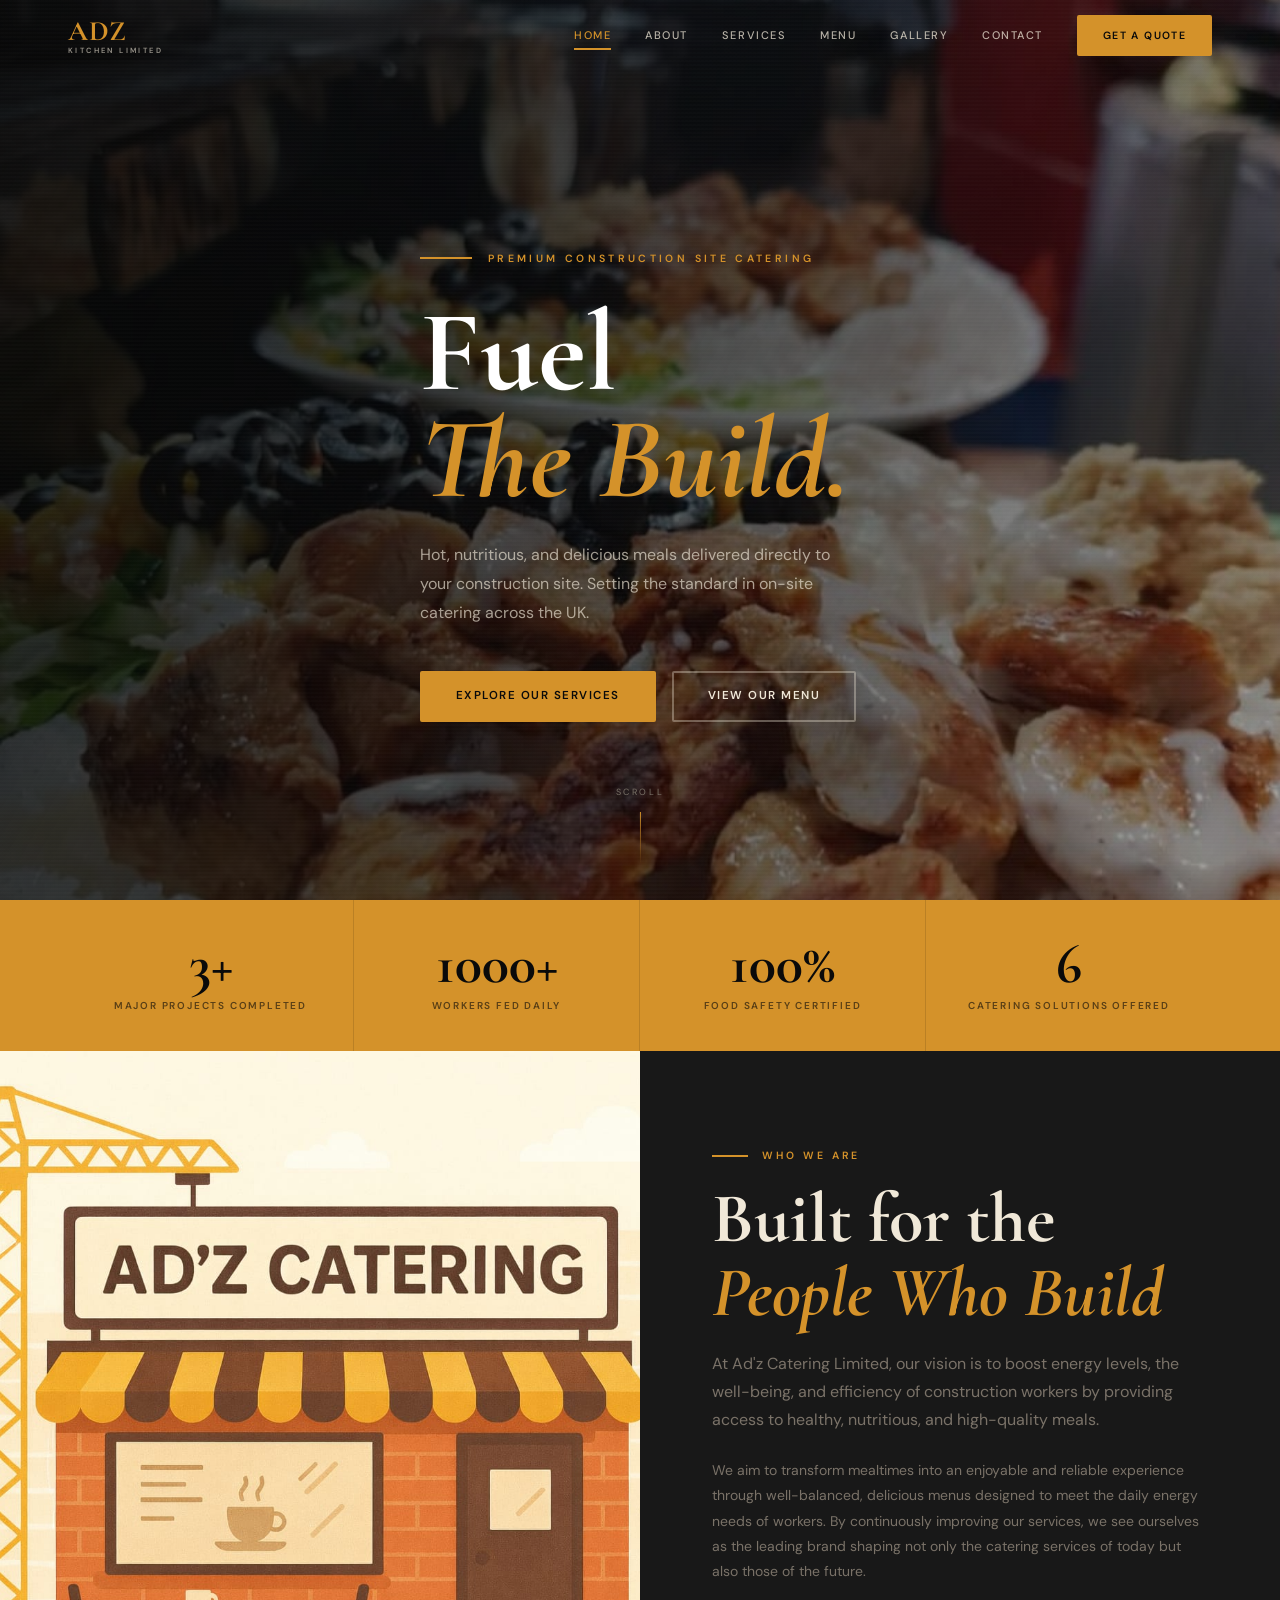
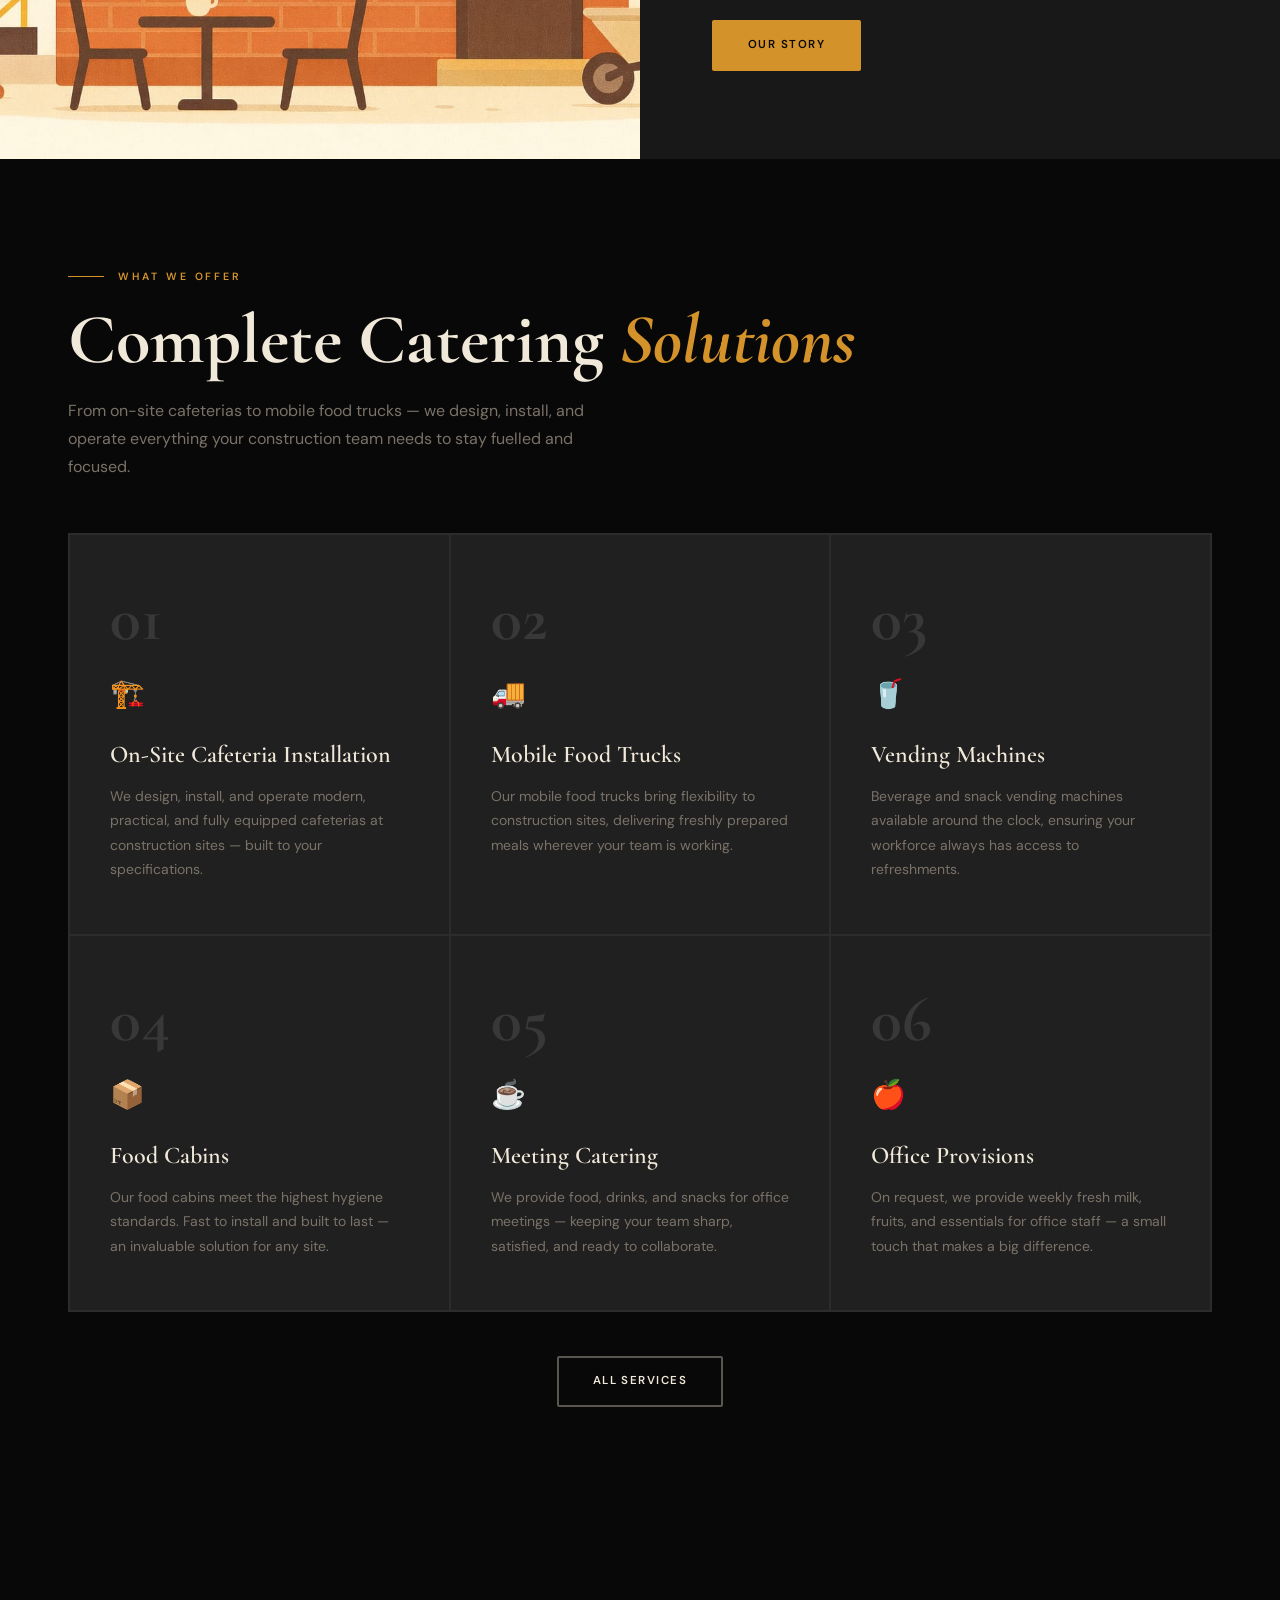
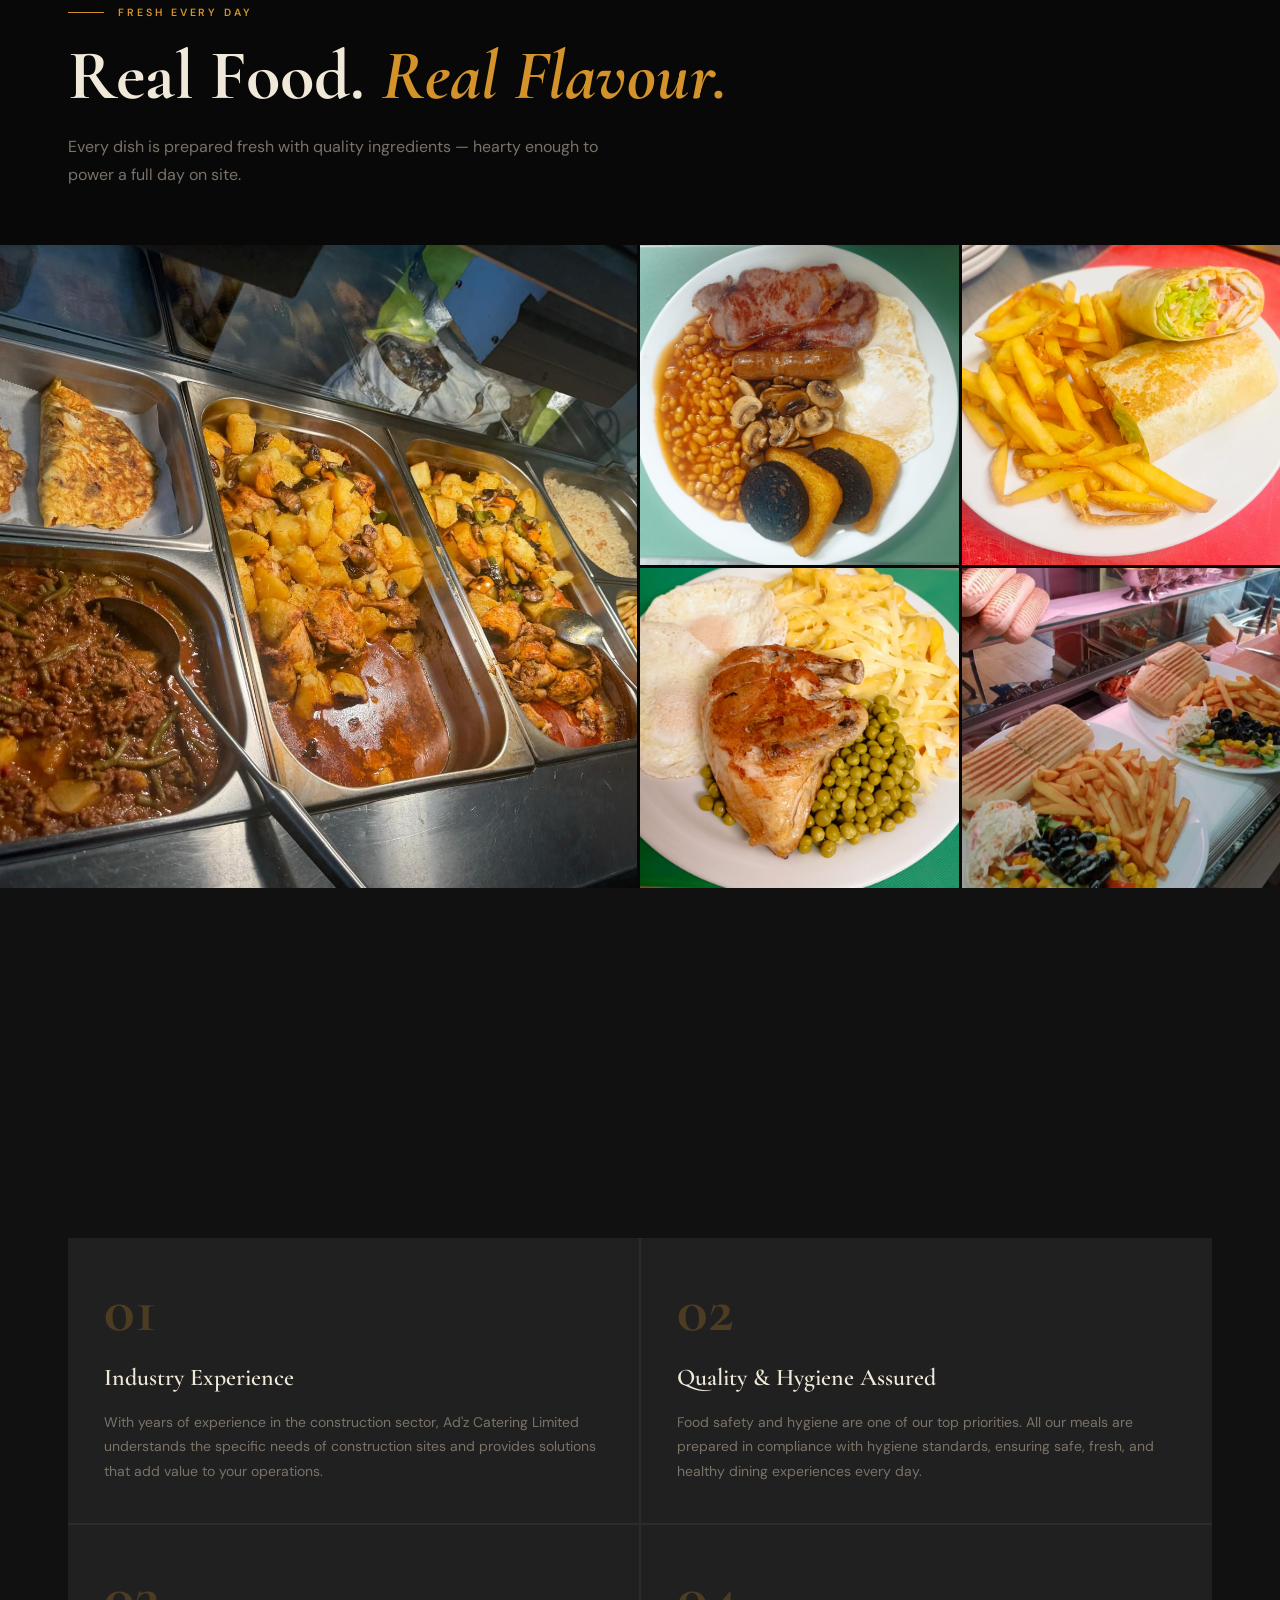
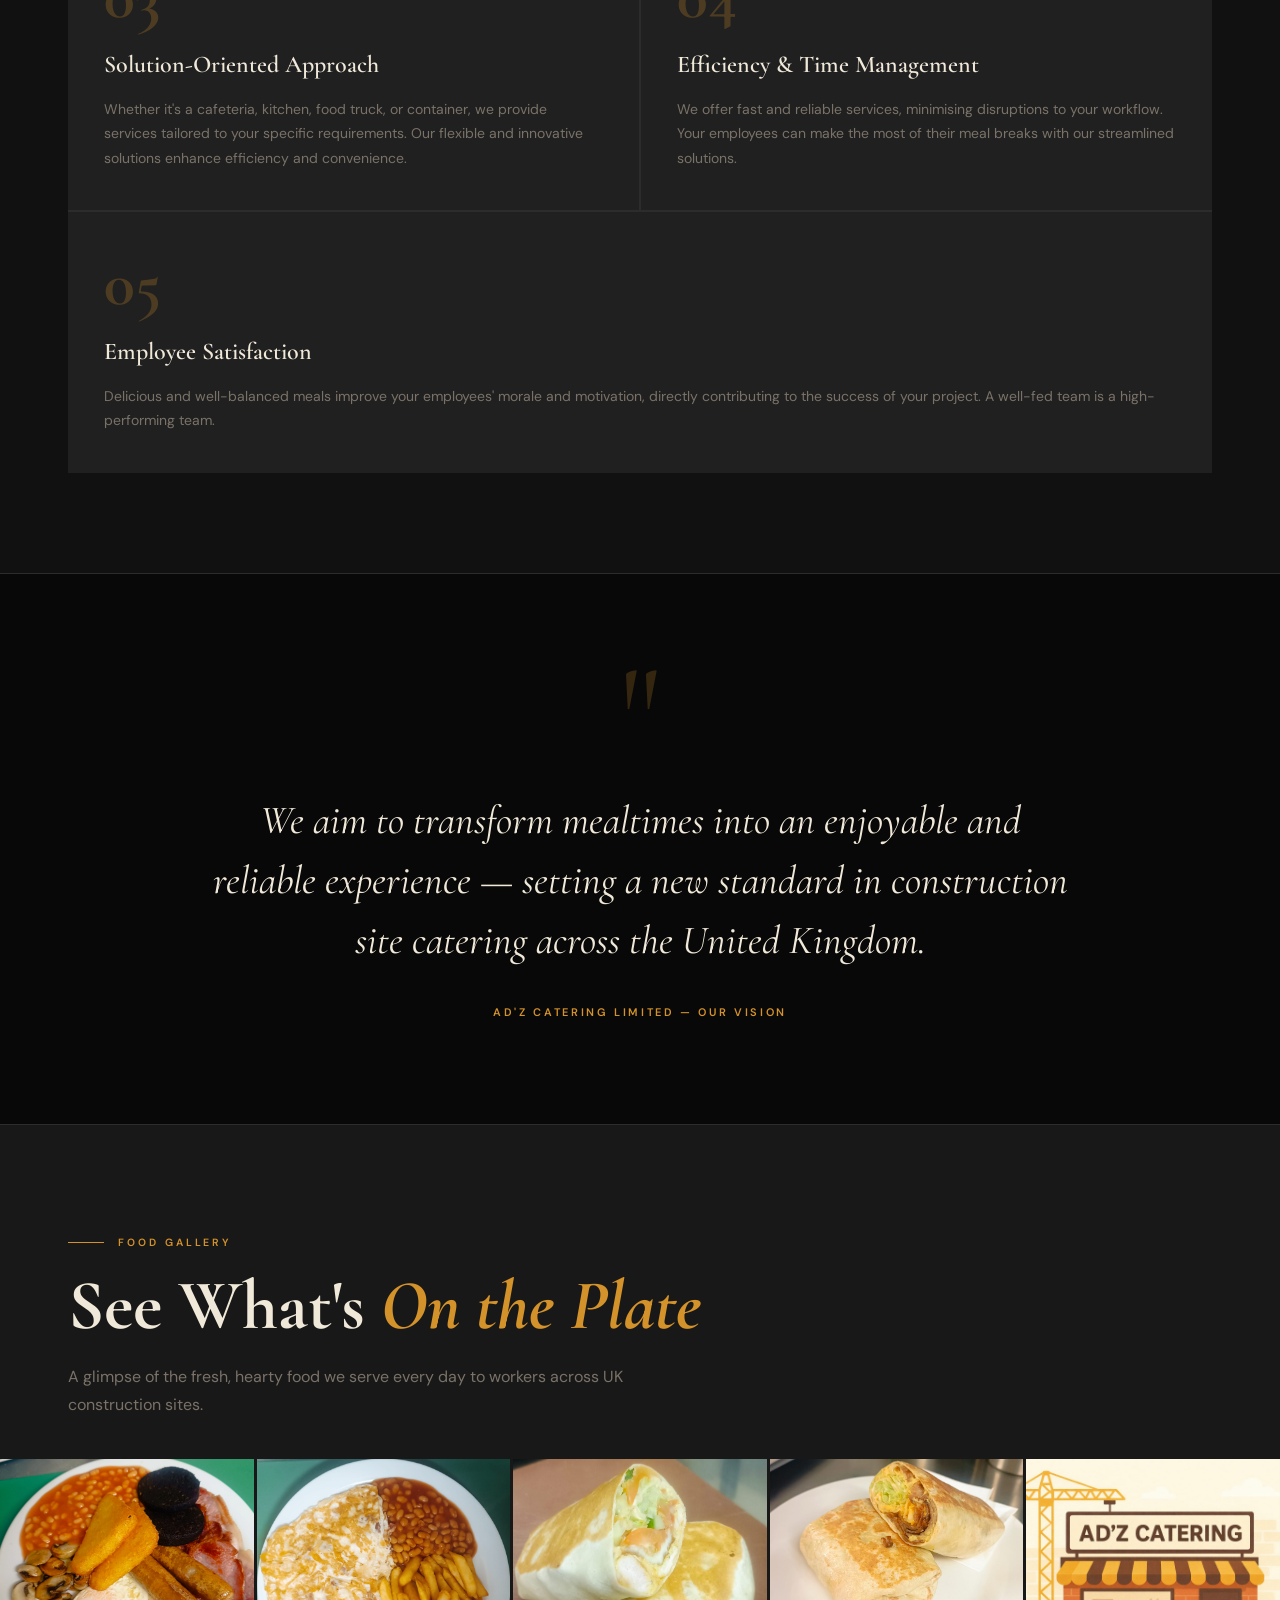
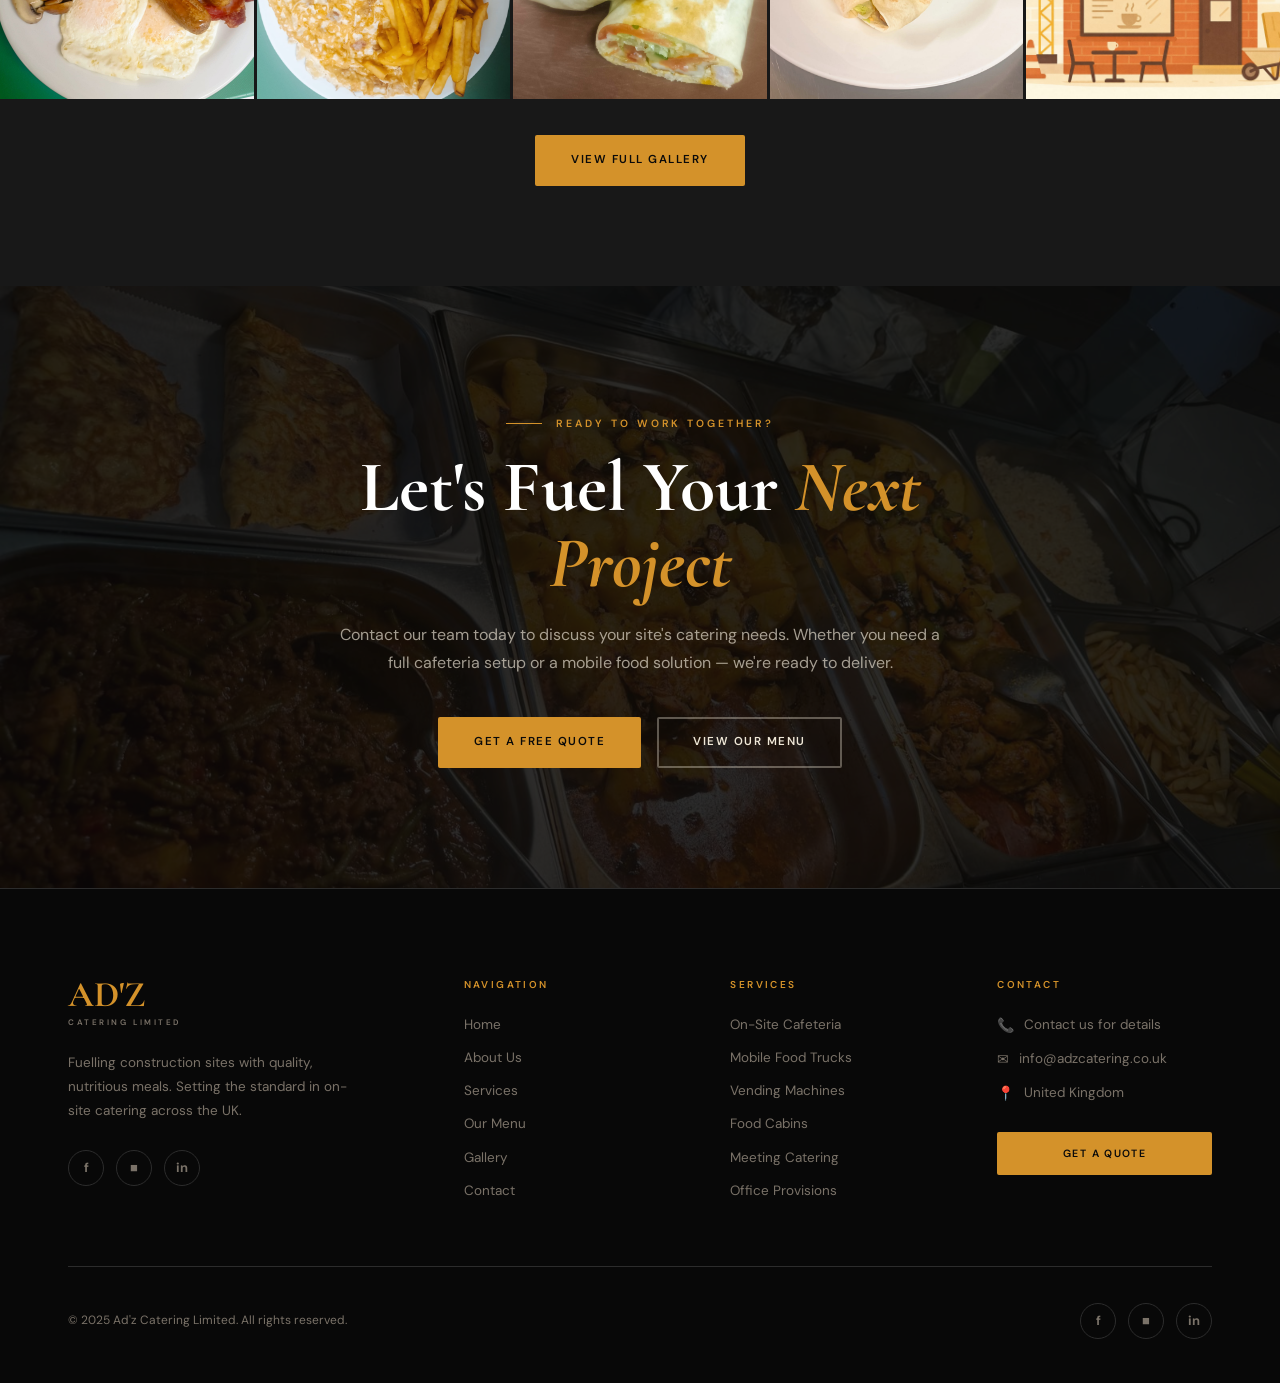
==== commit cca9b8da: "Update index.html kitchen limited" ====
--- a/index.html
+++ b/index.html
@@ -3,9 +3,9 @@
 <head>
   <meta charset="UTF-8">
   <meta name="viewport" content="width=device-width, initial-scale=1.0">
-  <meta name="description" content="Ad'z Catering Limited — Premium on-site catering for construction sites across the UK. Mobile food trucks, cafeteria installation, and nutritious meals built for the build.">
+  <meta name="description" content="Adz Kitchen Limited — Premium on-site catering for construction sites across the UK. Mobile food trucks, cafeteria installation, and nutritious meals built for the build.">
   <meta name="keywords" content="construction site catering, on-site catering UK, mobile food truck, cafeteria installation, site canteen">
-  <title>Ad'z Catering Limited — Fuelling Construction Sites Across the UK</title>
+  <title>Adz Kitchen Limited — Fuelling Construction Sites Across the UK</title>
   <link rel="stylesheet" href="assets/css/style.css">
   <style>
     /* Home-only extras */
@@ -76,9 +76,9 @@
   <!-- NAVIGATION -->
   <nav class="nav" role="navigation" aria-label="Main navigation">
     <div class="nav__inner">
-      <a href="index.html" class="nav__logo" aria-label="Ad'z Catering Limited Home">
-        <span class="nav__logo-main">AD'Z</span>
-        <span class="nav__logo-sub">Catering Limited</span>
+      <a href="index.html" class="nav__logo" aria-label="Adz Kitchen Limited Home">
+        <span class="nav__logo-main">ADZ</span>
+        <span class="nav__logo-sub">Kitchen Limited</span>
       </a>
       <div class="nav__links" role="menubar">
         <a href="index.html"    class="nav__link" role="menuitem">Home</a>
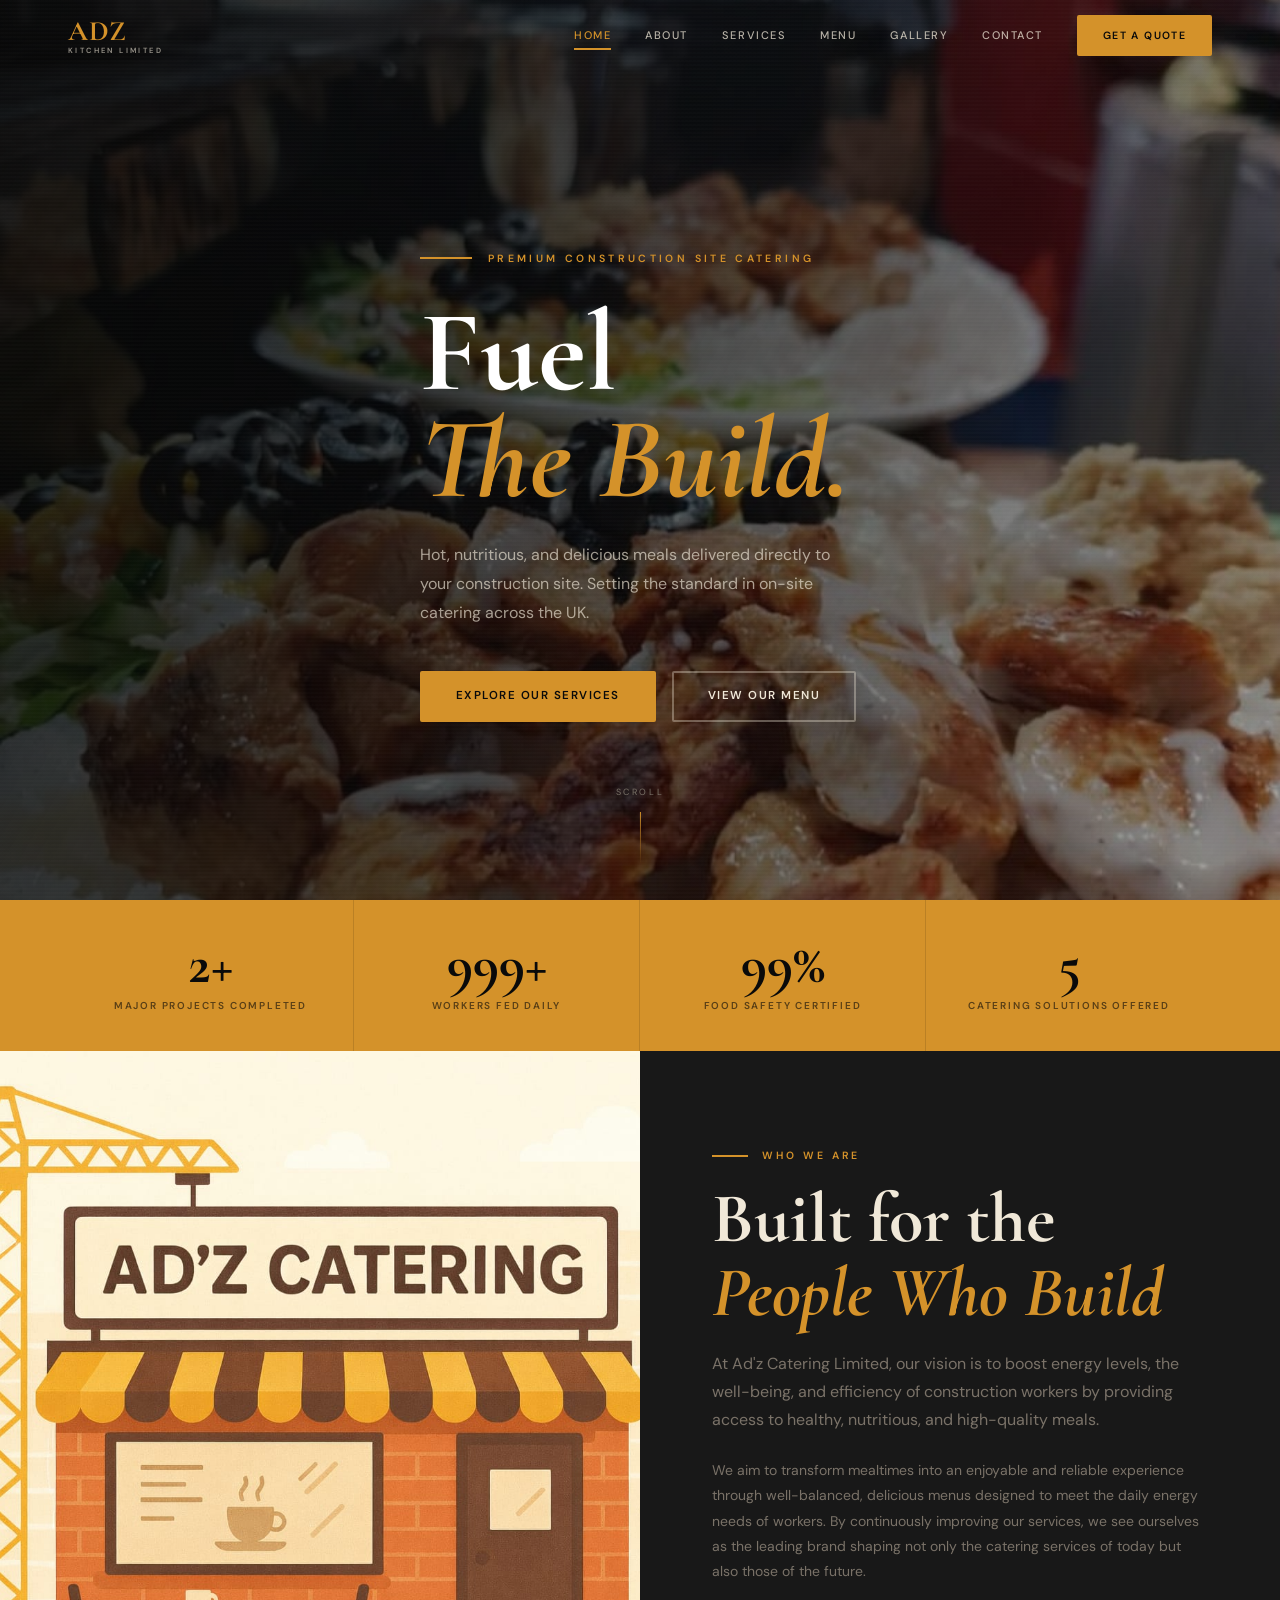
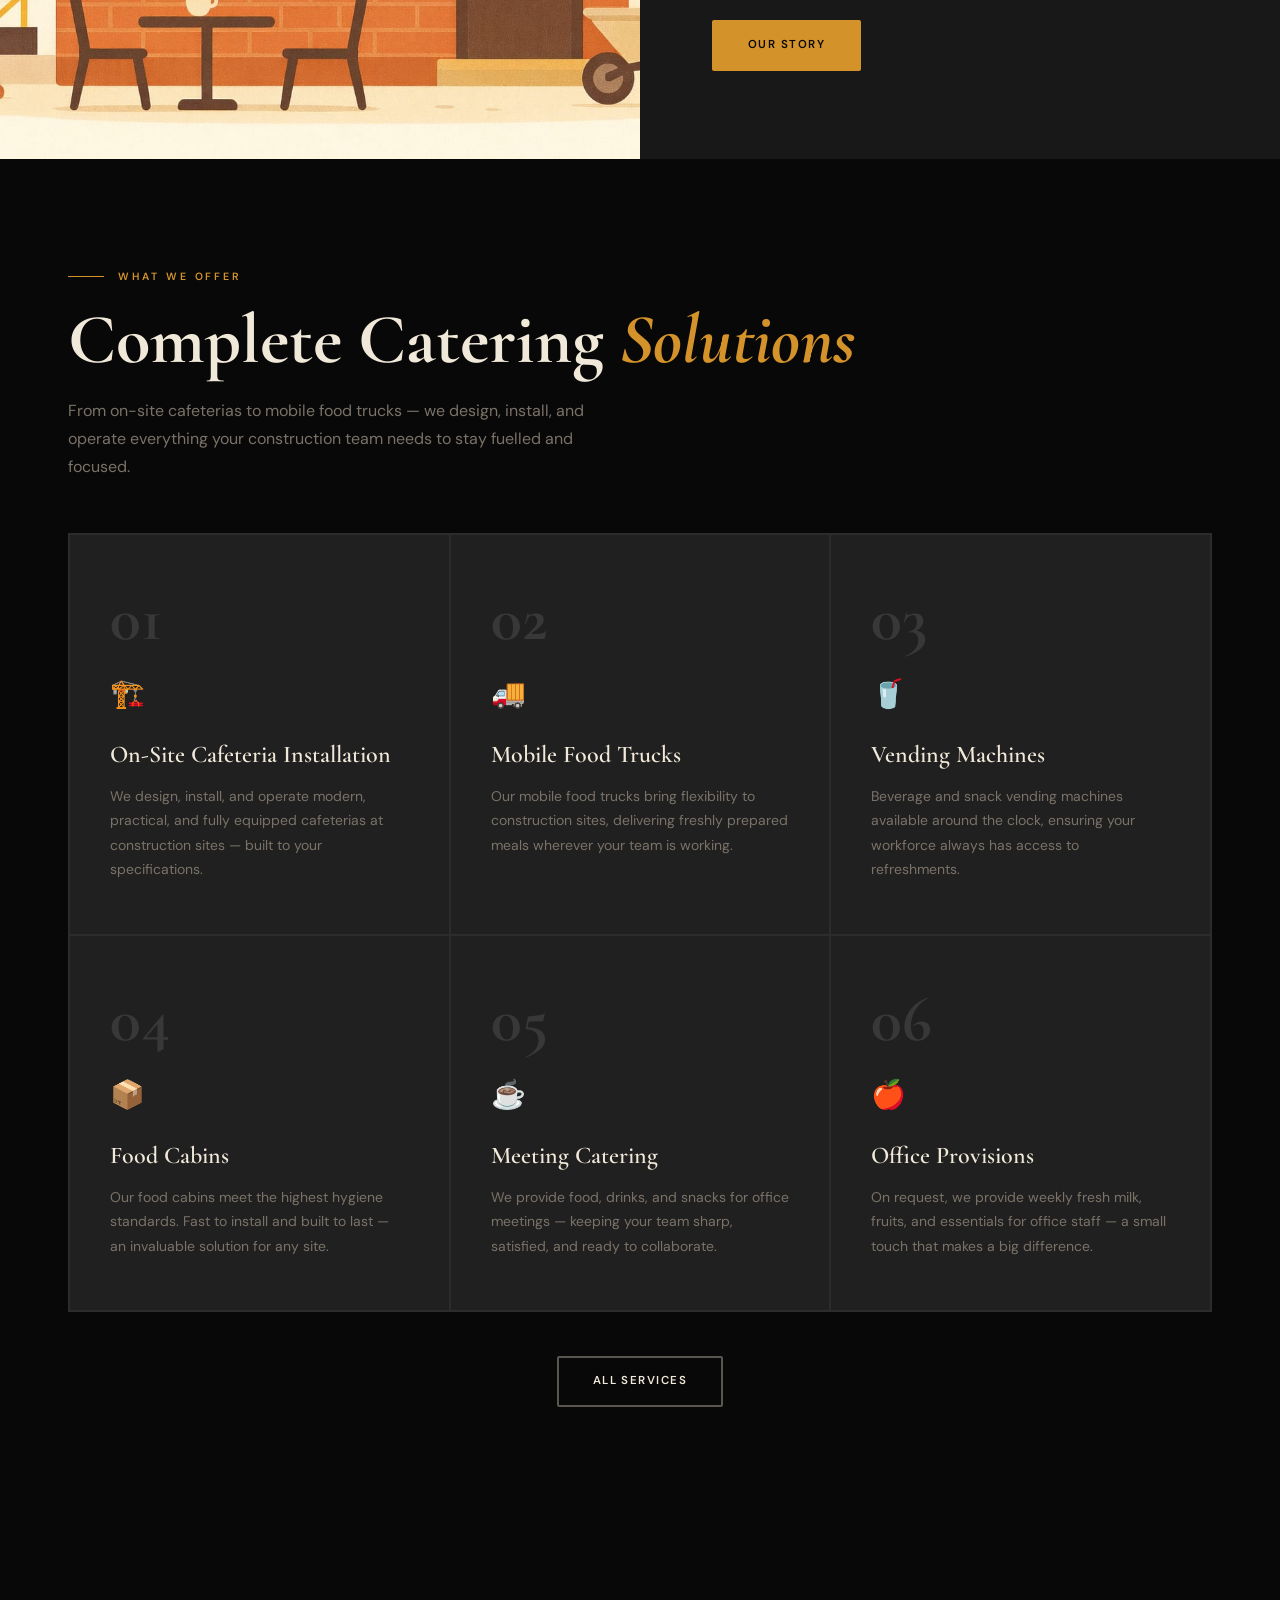
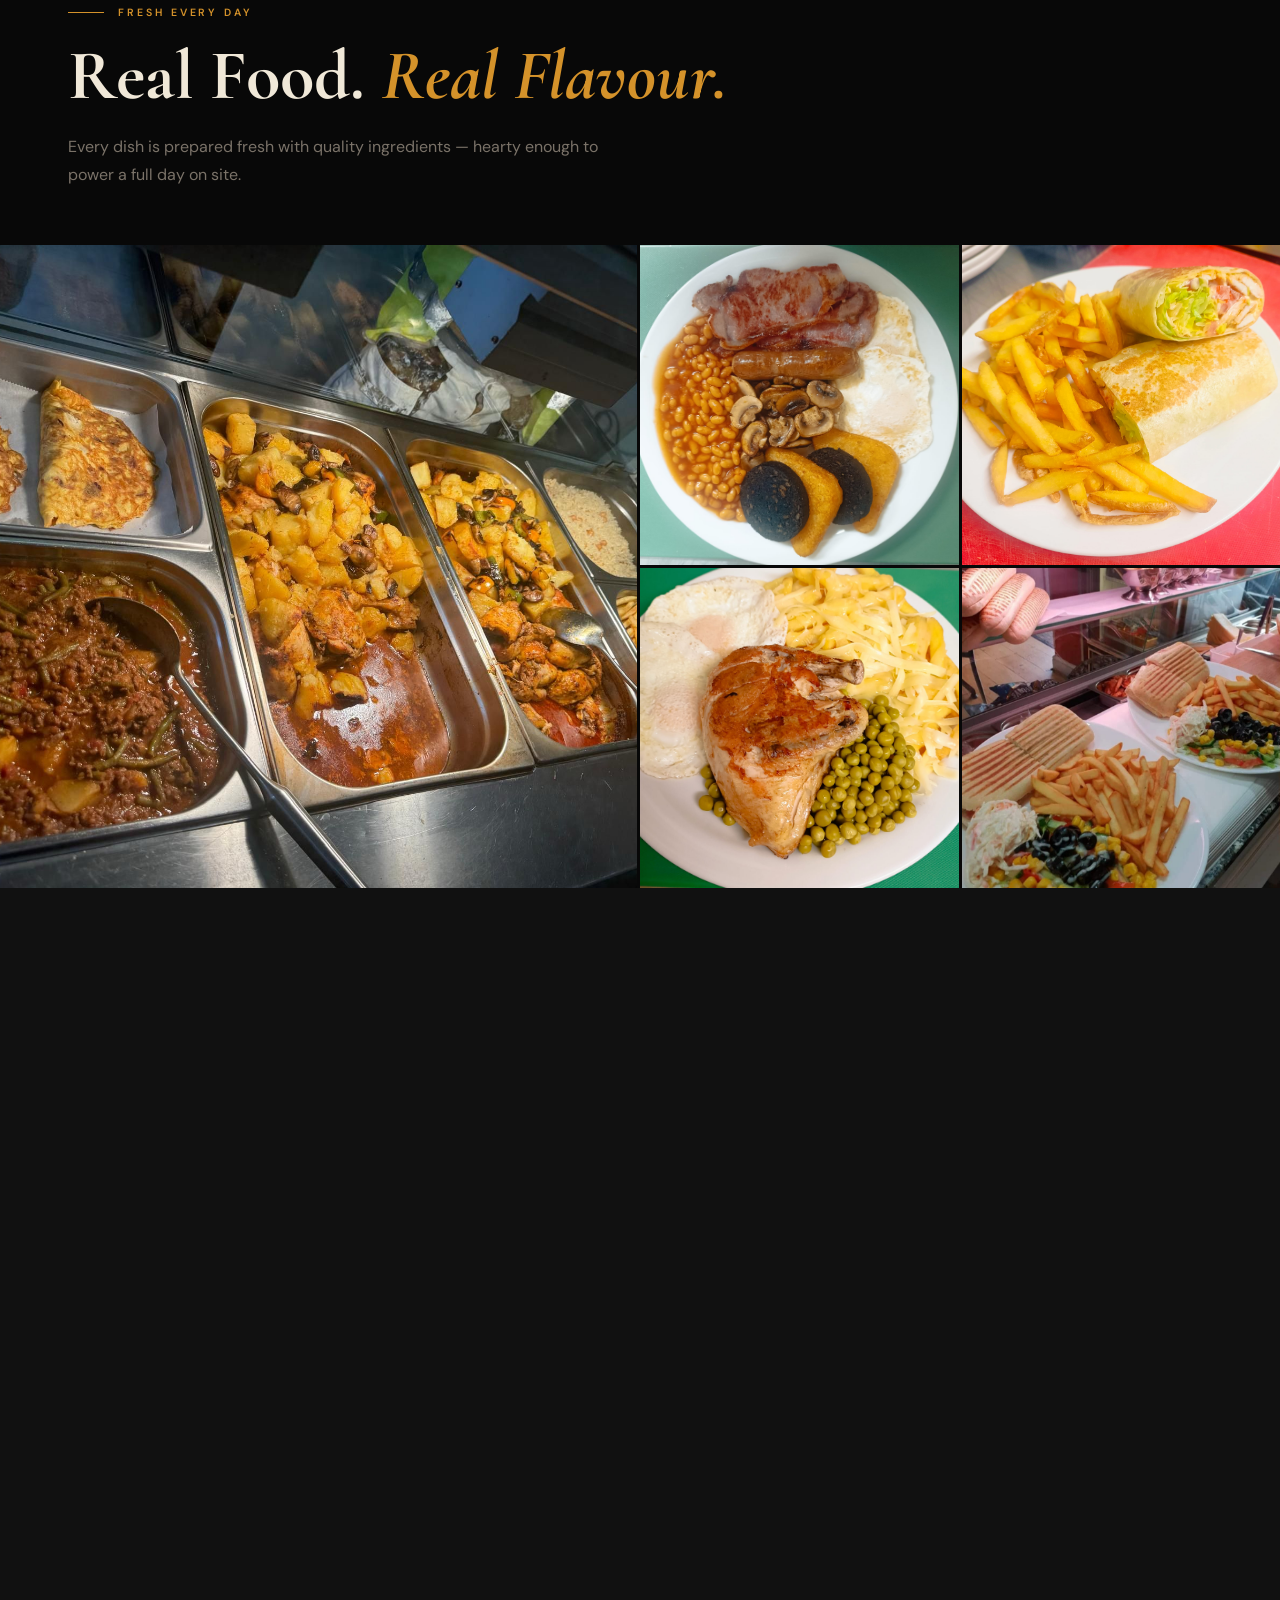
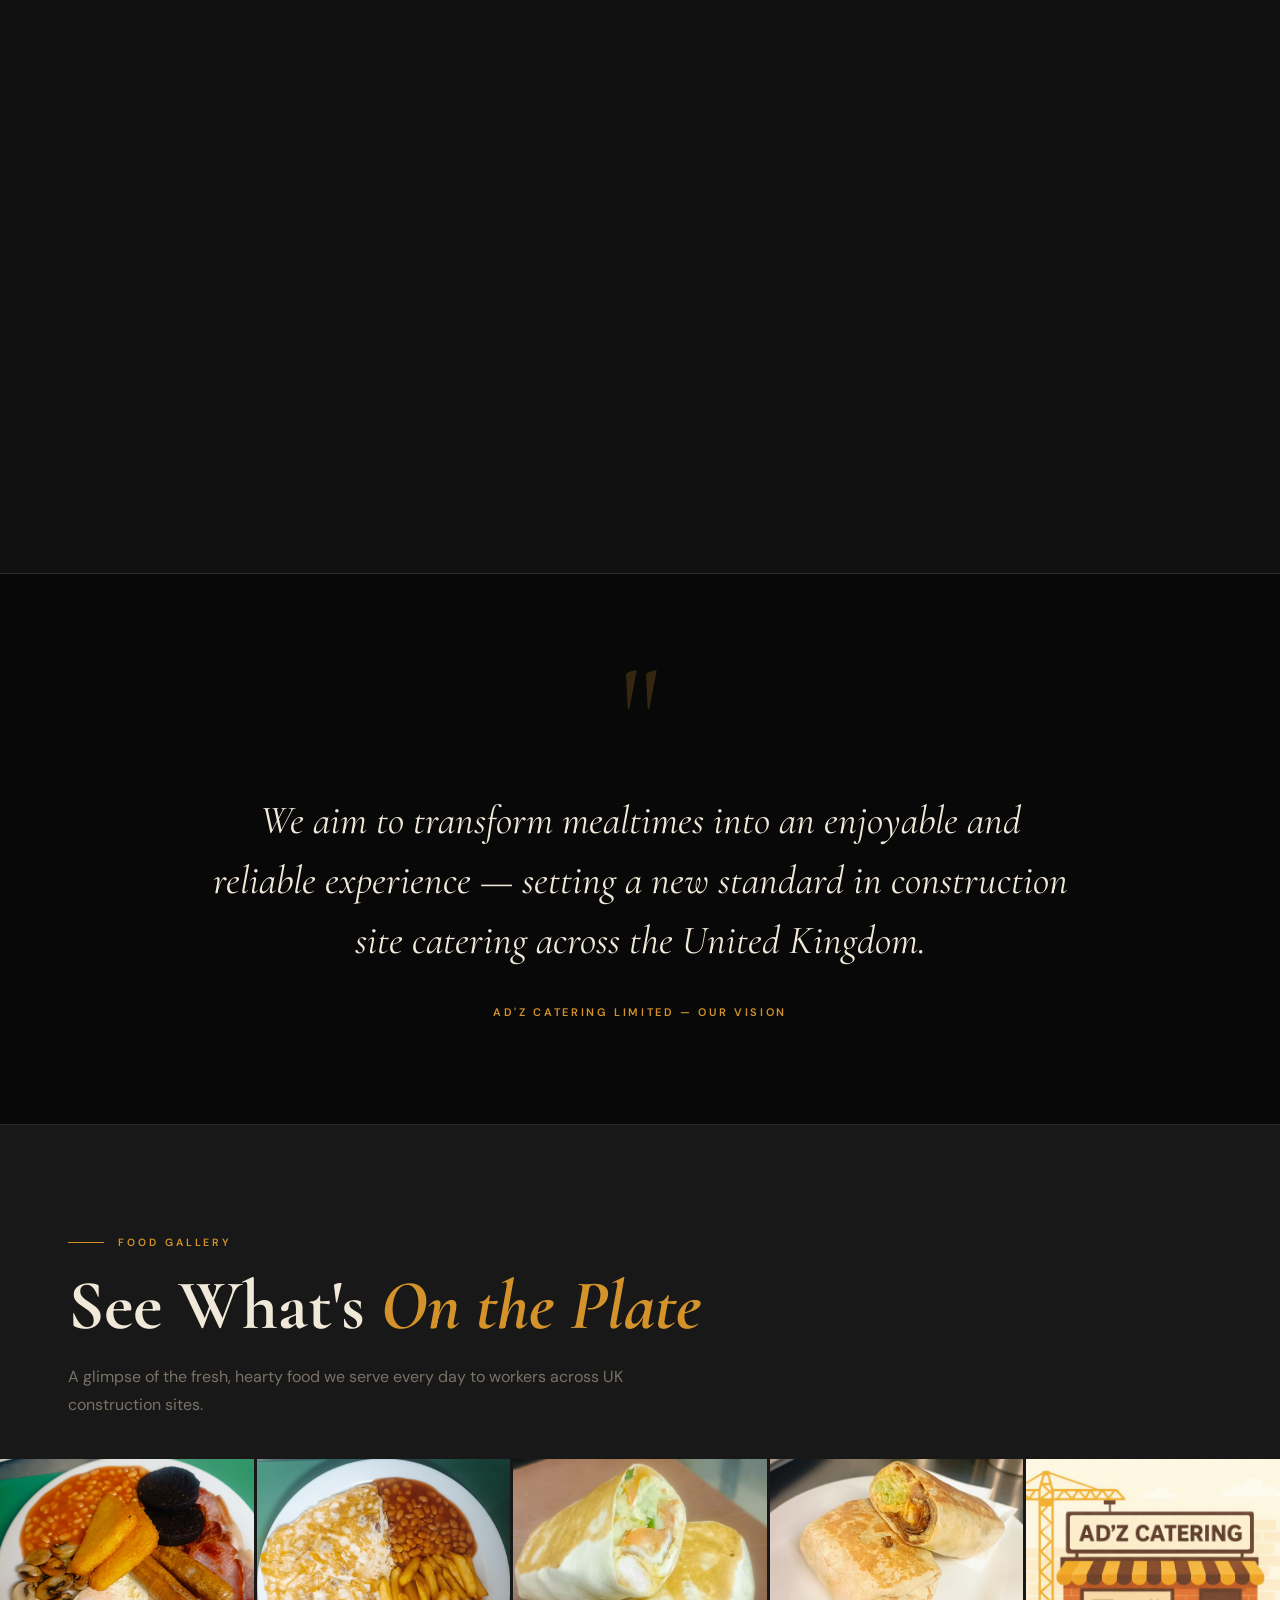
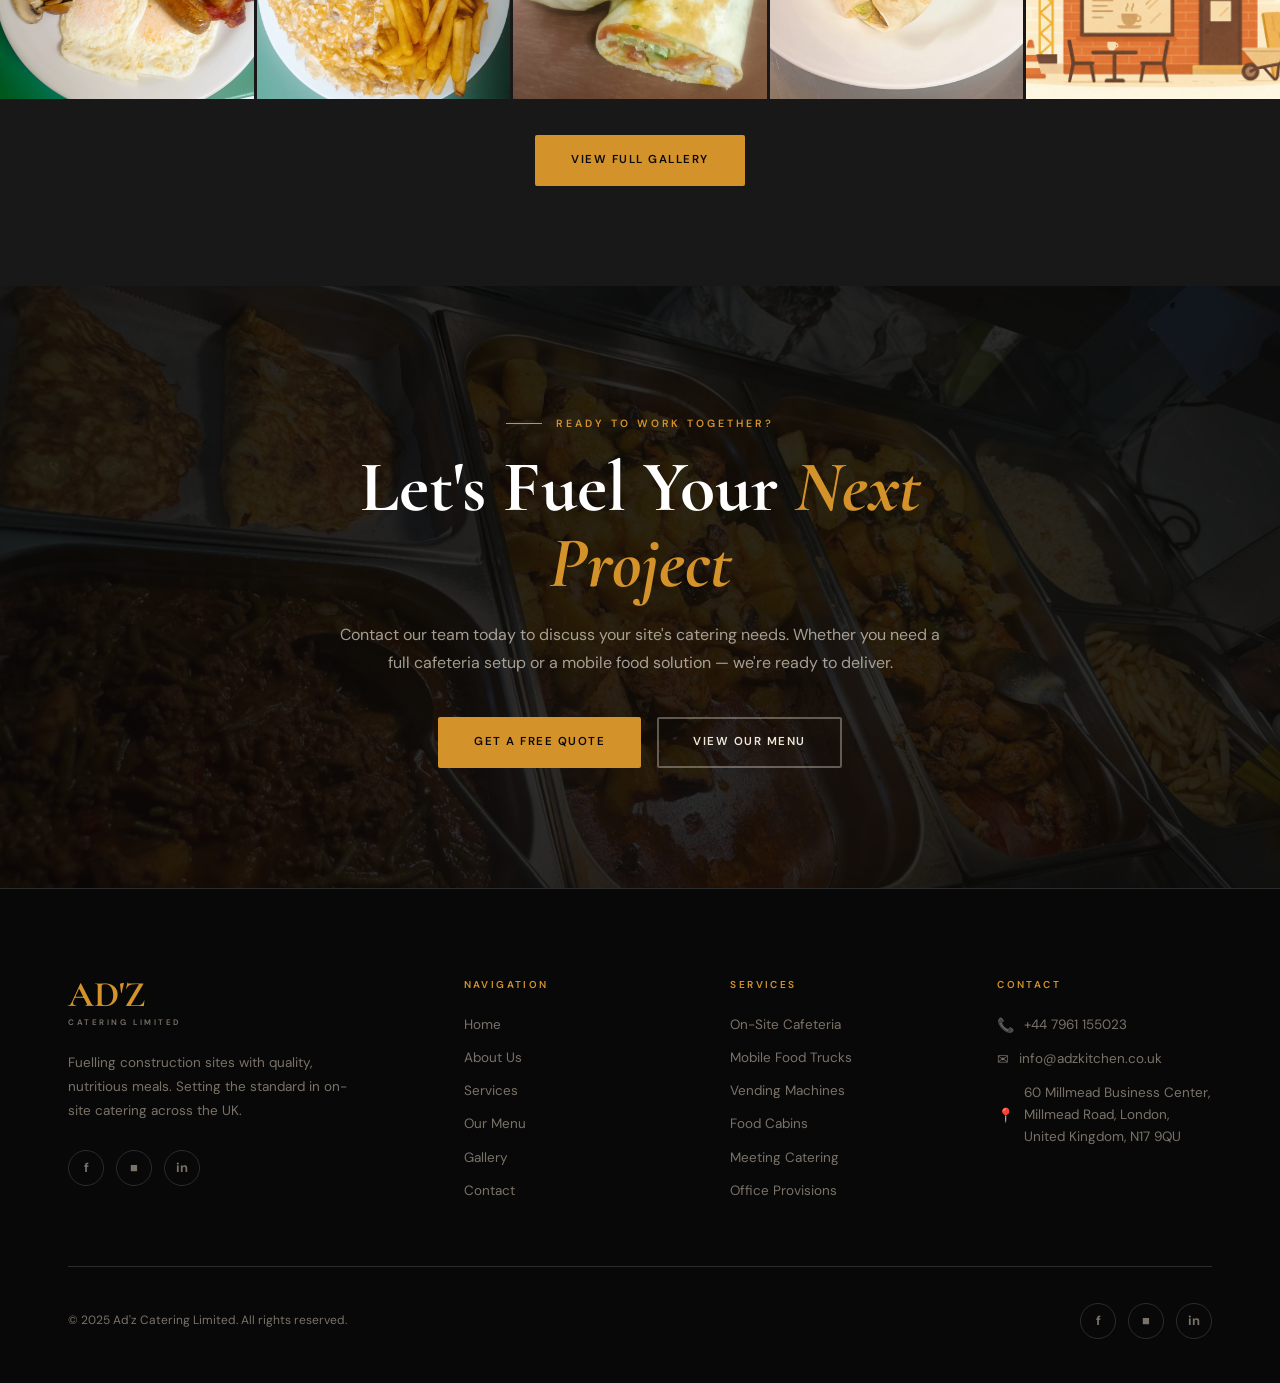
==== commit 7069ff30: "Update index.html telefon" ====
--- a/index.html
+++ b/index.html
@@ -359,11 +359,10 @@
         </div>
         <div>
           <h3 class="footer__col-title">Contact</h3>
-          <div class="footer__links">
-            <span class="footer__link"><span class="footer__link-icon">📞</span> Contact us for details</span>
-            <a href="mailto:info@adzcatering.co.uk" class="footer__link"><span class="footer__link-icon">✉</span> info@adzcatering.co.uk</a>
-            <span class="footer__link"><span class="footer__link-icon">📍</span> United Kingdom</span>
-            <a href="contact.html" class="btn btn-primary" style="margin-top:16px;padding:11px 24px;font-size:10.5px;">Get a Quote</a>
+         <div class="footer__links">
+            <span class="footer__link"><span class="footer__link-icon">📞</span> +44 7961 155023</span>
+            <a href="mailto:info@adzkitchen.co.uk" class="footer__link"><span class="footer__link-icon">✉</span> info@adzkitchen.co.uk</a>
+            <span class="footer__link"><span class="footer__link-icon">📍</span> 60 Millmead Business Center, Millmead Road, London, United Kingdom, N17 9QU</span>
           </div>
         </div>
       </div>
